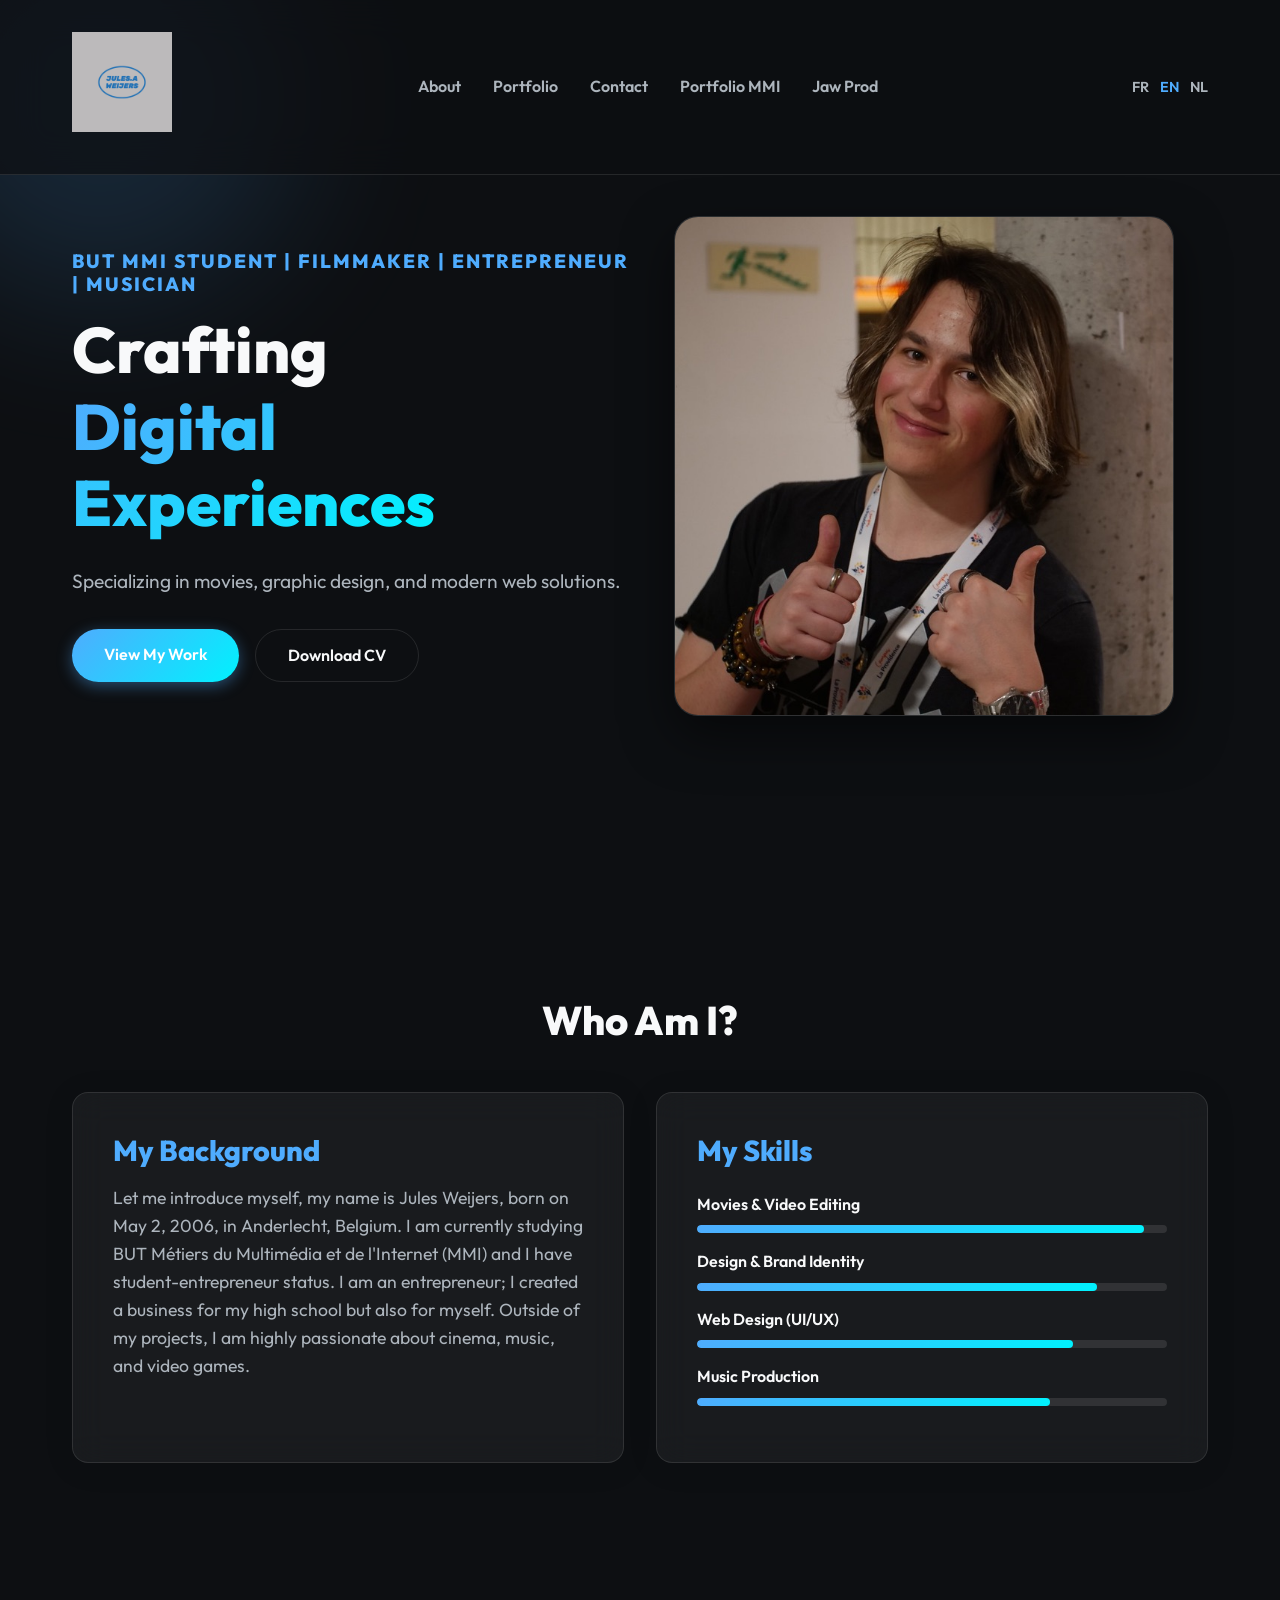
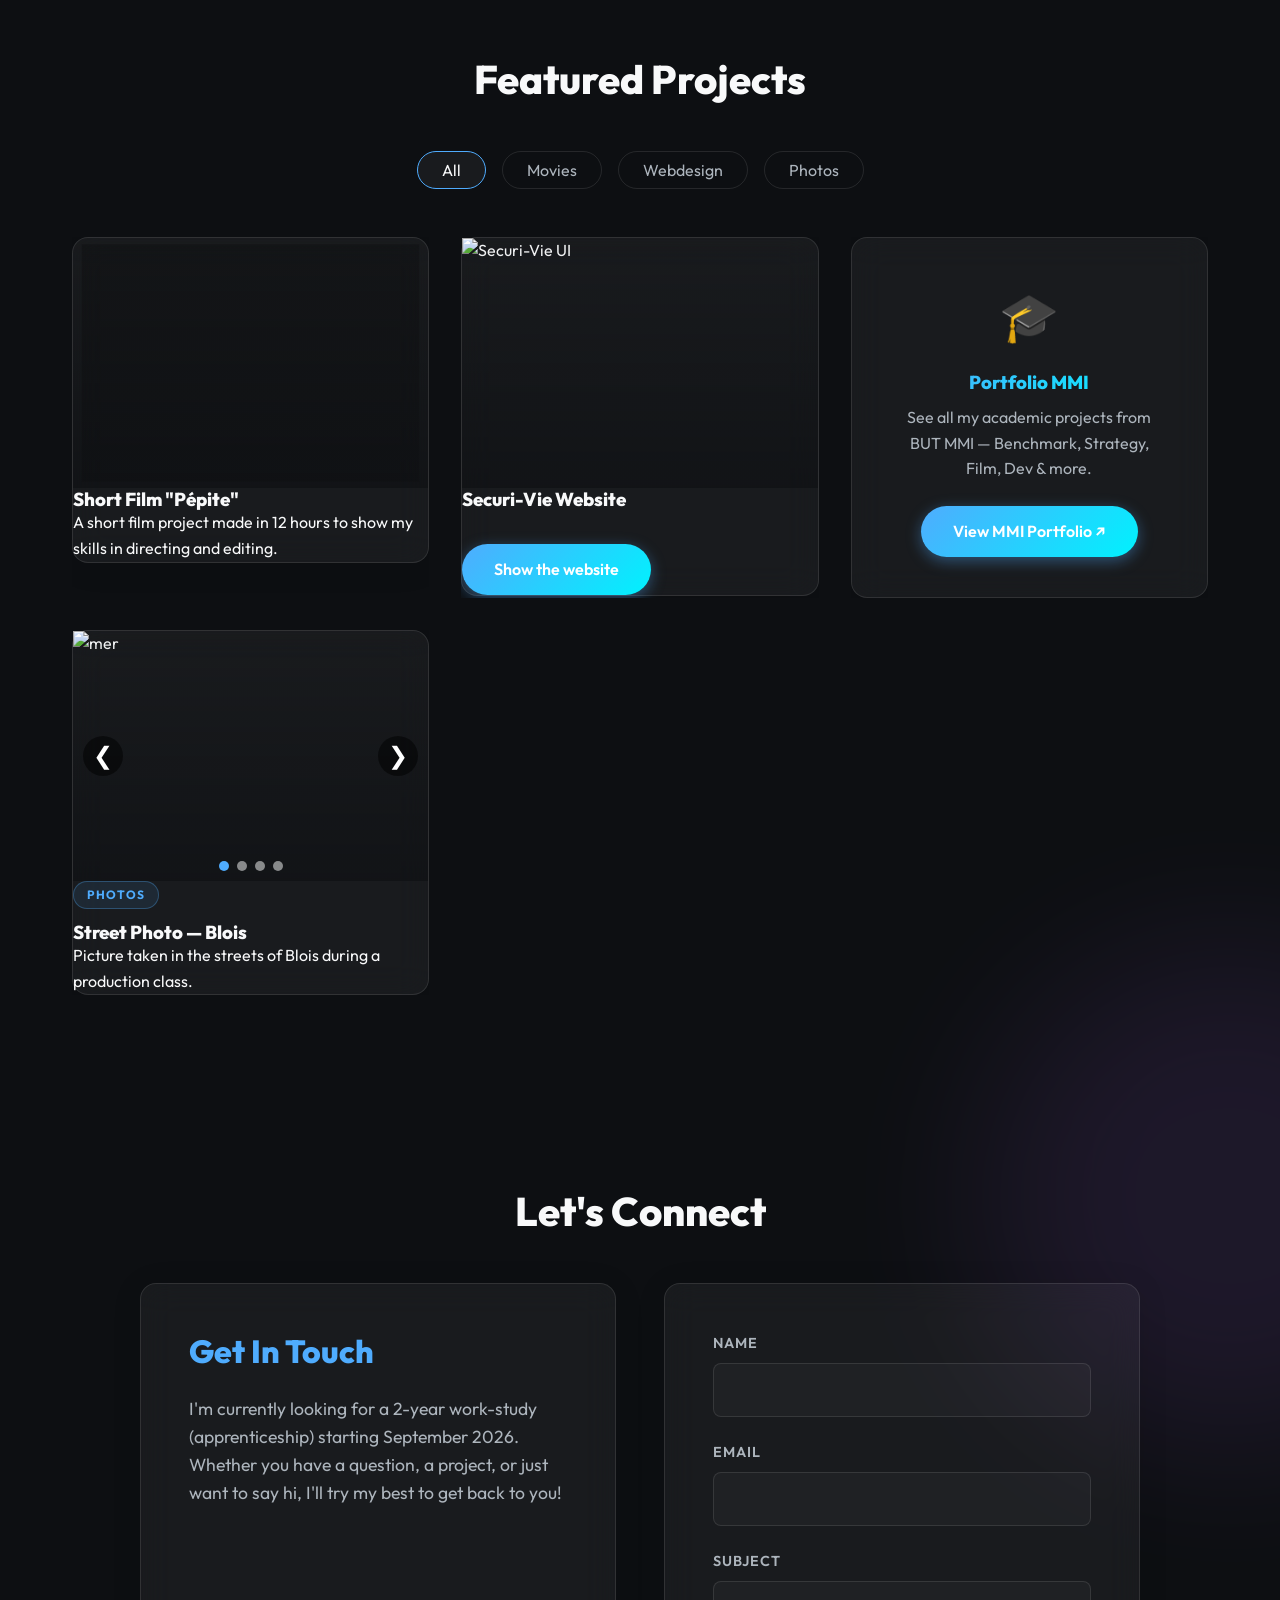
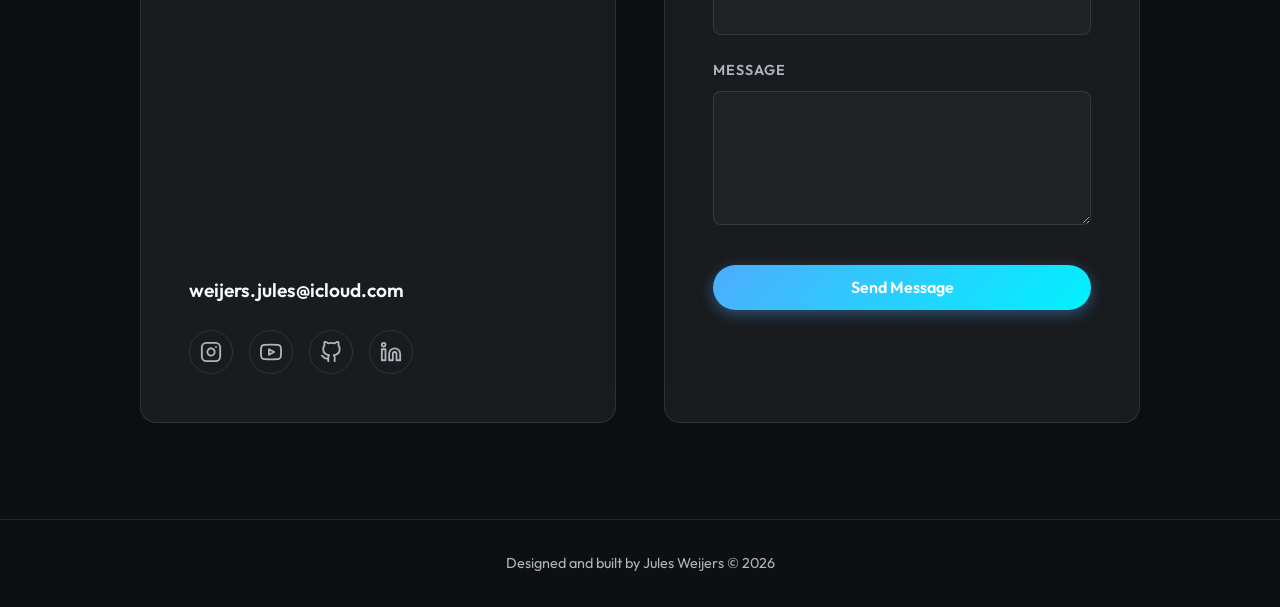
==== index.html @ 99b1badb "Update video file format and image extension" ====
<!DOCTYPE html>
<html lang="en">

<head>
    <meta charset="UTF-8">
    <meta name="viewport" content="width=device-width, initial-scale=1.0">
    <meta name="description" content="Portfolio of Jules Weijers - Multimedia, Movies, Design, and Webdesign">
    <title>jules weijers</title>
    <link rel="preconnect" href="https://fonts.googleapis.com">
    <link rel="preconnect" href="https://fonts.gstatic.com" crossorigin>
    <link href="https://fonts.googleapis.com/css2?family=Outfit:wght@300;400;600;800&display=swap" rel="stylesheet">
    <link rel="stylesheet" href="css/styles.css">
</head>

<body>
    <div class="blob blob-1"></div>
    <div class="blob blob-2"></div>

    <nav class="glass-nav">
        <div class="nav-content">
            <a href="index.html" class="logo"><img src="assets/images/logo J.png" width="100px"
                    alt="logo Jules Weijers"></a>
            <ul class="nav-links">
                <li><a href="index.html#about" data-i18n="nav_about">About</a></li>
                <li><a href="index.html#portfolio" data-i18n="nav_portfolio">Portfolio</a></li>
                <li><a href="index.html#contact" data-i18n="nav_contact">Contact</a></li>
                <li><a href="portfolio-mmi.html" data-i18n="nav_mmi">Portfolio MMI</a></li>
                <li><a href="jawprod.html" data-i18n="nav_jawprod">Jaw Prod</a></li>
            </ul>
            <div class="lang-switcher">
                <button class="lang-btn" data-lang="fr">FR</button>
                <button class="lang-btn active" data-lang="en">EN</button>
                <button class="lang-btn" data-lang="nl">NL</button>
            </div>
            <div class="hamburger">
                <div class="bar"></div>
                <div class="bar"></div>
                <div class="bar"></div>
            </div>
        </div>
    </nav>

    <main>
        <section id="hero" class="hero-section">
            <div class="hero-content">
                <h2 class="subtitle" data-i18n="hero_subtitle">BUT MMI Student | Filmmaker | Entrepreneur | Musician
                </h2>
                <h1 class="title">
                    <span data-i18n="hero_title_part1">Crafting</span><br>
                    <span class="gradient-text" data-i18n="hero_title_part2">Digital Experiences</span>
                </h1>
                <p class="description" data-i18n="hero_desc">Specializing in movies, graphic design, and modern web
                    solutions.</p>
                <div class="cta-group">
                    <a href="#portfolio" class="btn btn-primary" data-i18n="btn_work">View My Work</a>
                    <a href="assets/cv/CV Jules Weijers english.pdf" class="btn btn-secondary" target="_blank" download
                        data-i18n="btn_cv">Download my CV</a>
                </div>
            </div>
            <div class="hero-visual">
                <!-- Replace src with an actual photo of Jules -->
                <div class="visual-placeholder glass-card">
                    <img src="assets/images/JulesTS.jpeg" width="100%" alt="Jules Weijers" class="profile-img">
                </div>
            </div>
        </section>

        <section id="about" class="about-section">
            <h2 class="section-title" data-i18n="about_title">Who Am I?</h2>
            <div class="about-grid">
                <div class="about-text glass-card">
                    <h3 data-i18n="about_studies_title">My Background</h3>
                    <p data-i18n="about_studies_desc">I am a student in BUT Métiers du Multimédia et de l'Internet
                        (MMI). Beyond my studies, I am a passionate filmmaker, an entrepreneur, and a musician. My
                        diverse background allows me to approach digital creation from multiple artistic and technical
                        angles.</p>
                </div>
                <div class="about-text glass-card">
                    <h3 data-i18n="about_skills_title">My Skills</h3>
                    <ul class="skills-list">
                        <li><span class="skill-name" data-i18n="skill_movies">Movies & Video Editing</span> <span
                                class="skill-bar">
                                <div class="fill" style="width: 95%"></div>
                            </span></li>
                        <li><span class="skill-name" data-i18n="skill_design">Design & Brand Identity</span> <span
                                class="skill-bar">
                                <div class="fill" style="width: 85%"></div>
                            </span></li>
                        <li><span class="skill-name" data-i18n="skill_web">Web Design (UI/UX)</span> <span
                                class="skill-bar">
                                <div class="fill" style="width: 80%"></div>
                            </span></li>
                        <li><span class="skill-name" data-i18n="skill_music">Music Production</span> <span
                                class="skill-bar">
                                <div class="fill" style="width: 75%"></div>
                            </span></li>
                    </ul>
                </div>
            </div>
        </section>

        <section id="portfolio" class="portfolio-section">
            <h2 class="section-title" data-i18n="portfolio_title">Featured Projects</h2>
            <div class="portfolio-filters">
                <button class="filter-btn active" data-filter="all" data-i18n="filter_all">All</button>
                <button class="filter-btn" data-filter="movies" data-i18n="filter_movies">Movies</button>
                <button class="filter-btn" data-filter="webdesign" data-i18n="filter_webdesign">Webdesign</button>
                <button class="filter-btn" data-filter="photo" data-i18n="filter_photo">Photos</button>
            </div>
            <div class="portfolio-grid">
                <!-- Movie Project -->
                <div class="portfolio-item" data-category="movies">
                    <div class="glass-card item-card">
                        <div class="item-img">
                            <video src="assets/video/court métrage 1.mov" autoplay loop muted playsinline
                                class="portfolio-image"></video>
                        </div>
                        <div class="item-content">
                            <h3 data-i18n="project_pepite_title">Short Film "Pépite"</h3>
                            <p data-i18n="project_pepite_desc">A short film project demonstrating storytelling and
                                cinematography.</p>
                        </div>
                    </div>
                </div>

                <!-- Securi-Vie Web Design Project -->
                <div class="portfolio-item" data-category="webdesign">
                    <div class="glass-card item-card">
                        <div class="item-img">
                            <img src="https://images.unsplash.com/photo-1555066931-4365d14bab8c?q=80&w=800&auto=format&fit=crop"
                                alt="Securi-Vie UI" class="portfolio-image">
                        </div>
                        <div class="item-content">
                            <h3 data-i18n="project_web_securivie_title">Securi-Vie Website</h3>
                            <br>
                            <a class="btn btn-primary" href="https://www.securi-vie.fr/" target="_blank"
                                data-i18n="button_securivie" style="margin-top: 0.5rem;">Show the website</a>
                        </div>
                    </div>
                </div>

                <!-- Portfolio MMI CTA card -->
                <div class="portfolio-item" data-category="all-pages">
                    <a href="portfolio-mmi.html" class="glass-card item-card mmi-cta-card"
                        style="text-decoration: none; display: block;">
                        <div class="item-content" style="padding: 2.5rem; text-align: center;">
                            <div style="font-size: 3rem; margin-bottom: 1rem;">&#127891;</div>
                            <h3 class="gradient-text" data-i18n="mmi_cta_title">Portfolio MMI</h3>
                            <p style="color: var(--text-secondary); margin-top: 0.75rem;" data-i18n="mmi_cta_desc">See
                                all my academic projects from BUT MMI &mdash; Benchmark, Strategy, Film, Dev &amp; more.
                            </p>
                            <span class="btn btn-primary" style="margin-top: 1.5rem; display: inline-block;"
                                data-i18n="mmi_cta_btn">View MMI Portfolio &#8599;</span>
                        </div>
                    </a>
                </div>
                <div class="portfolio-item" data-category="photo">
                    <div class="glass-card item-card">
                        <div class="item-img carousel-container">
                            <div class="carousel-track">
                                <img src="assets/images/mer.png" alt="mer"
                                    class="portfolio-image carousel-slide active">
                                <img src="assets/images/Bloisruejour.jpeg" alt="rue de Blois le jour"
                                    class="portfolio-image carousel-slide">
                                <img src="assets/images/exprimer_camera.png" alt="illusion de grandeur"
                                    class="portfolio-image carousel-slide">
                                <img src="assets/images/IMG_8677.jpeg" alt="ruelle étroite de Blois"
                                    class="portfolio-image carousel-slide">
                            </div>
                            <button class="carousel-btn prev-btn">&#10094;</button>
                            <button class="carousel-btn next-btn">&#10095;</button>
                            <div class="carousel-dots">
                                <span class="dot active" data-slide="0"></span>
                                <span class="dot" data-slide="1"></span>
                                <span class="dot" data-slide="2"></span>
                                <span class="dot" data-slide="3"></span>
                            </div>
                        </div>
                        <div class="item-content">
                            <span class="mmi-tag" data-i18n="filter_photo">Photos</span>
                            <h3 data-i18n="project_photo_title">Photos</h3>
                            <p data-i18n="project_photo_desc">Picture taken in the streets of Blois, Fouras and in
                                class.</p>
                        </div>
                    </div>
                </div>
            </div>
        </section>

        <section id="contact" class="contact-section">
            <h2 class="section-title" data-i18n="contact_title">Let's Connect</h2>
            <div class="contact-wrapper">
                <div class="contact-info glass-card">
                    <h3 data-i18n="contact_info_title">Get In Touch</h3>
                    <p data-i18n="contact_desc">I'm currently looking for a 2-year work-study (apprenticeship) starting
                        September 2026. Whether you have a question, a project, or just want to say hi, I'll try my best
                        to get back to you!</p>
                    <div class="contact-links">
                        <a href="mailto:weijers.jules@icloud.com" class="contact-link">weijers.jules@icloud.com</a>
                    </div>
                    <div class="social-links">
                        <a href="https://www.instagram.com/jules.weijers/" target="_blank" class="social-link"
                            title="Instagram">
                            <svg xmlns="http://www.w3.org/2000/svg" width="22" height="22" viewBox="0 0 24 24"
                                fill="none" stroke="currentColor" stroke-width="2" stroke-linecap="round"
                                stroke-linejoin="round">
                                <rect x="2" y="2" width="20" height="20" rx="5" ry="5" />
                                <path d="M16 11.37A4 4 0 1 1 12.63 8 4 4 0 0 1 16 11.37z" />
                                <line x1="17.5" y1="6.5" x2="17.51" y2="6.5" />
                            </svg>
                        </a>
                        <a href="https://www.youtube.com/@jawprod" target="_blank" class="social-link" title="YouTube">
                            <svg xmlns="http://www.w3.org/2000/svg" width="22" height="22" viewBox="0 0 24 24"
                                fill="none" stroke="currentColor" stroke-width="2" stroke-linecap="round"
                                stroke-linejoin="round">
                                <path
                                    d="M22.54 6.42a2.78 2.78 0 0 0-1.95-1.96C18.88 4 12 4 12 4s-6.88 0-8.59.46a2.78 2.78 0 0 0-1.95 1.96A29 29 0 0 0 1 12a29 29 0 0 0 .46 5.58A2.78 2.78 0 0 0 3.41 19.54C5.12 20 12 20 12 20s6.88 0 8.59-.46a2.78 2.78 0 0 0 1.95-1.96A29 29 0 0 0 23 12a29 29 0 0 0-.46-5.58z" />
                                <polygon points="9.75 15.02 15.5 12 9.75 8.98 9.75 15.02" />
                            </svg>
                        </a>
                        <a href="https://github.com/julesweijers" target="_blank" class="social-link" title="GitHub">
                            <svg xmlns="http://www.w3.org/2000/svg" width="22" height="22" viewBox="0 0 24 24"
                                fill="none" stroke="currentColor" stroke-width="2" stroke-linecap="round"
                                stroke-linejoin="round">
                                <path
                                    d="M9 19c-5 1.5-5-2.5-7-3m14 6v-3.87a3.37 3.37 0 0 0-.94-2.61c3.14-.35 6.44-1.54 6.44-7A5.44 5.44 0 0 0 20 4.77 5.07 5.07 0 0 0 19.91 1S18.73.65 16 2.48a13.38 13.38 0 0 0-7 0C6.27.65 5.09 1 5.09 1A5.07 5.07 0 0 0 5 4.77a5.44 5.44 0 0 0-1.5 3.78c0 5.42 3.3 6.61 6.44 7A3.37 3.37 0 0 0 9 18.13V22" />
                            </svg>
                        </a>
                        <a href="https://www.linkedin.com/in/jules-weijers/" target="_blank" class="social-link"
                            title="LinkedIn">
                            <svg xmlns="http://www.w3.org/2000/svg" width="22" height="22" viewBox="0 0 24 24"
                                fill="none" stroke="currentColor" stroke-width="2" stroke-linecap="round"
                                stroke-linejoin="round">
                                <path
                                    d="M16 8a6 6 0 0 1 6 6v7h-4v-7a2 2 0 0 0-2-2 2 2 0 0 0-2 2v7h-4v-7a6 6 0 0 1 6-6z" />
                                <rect x="2" y="9" width="4" height="12" />
                                <circle cx="4" cy="4" r="2" />
                            </svg>
                        </a>
                    </div>
                </div>

                <form id="contact-form" class="contact-form glass-card">
                    <div class="form-group">
                        <label for="name" data-i18n="form_name">Name</label>
                        <input type="text" id="name" name="name" required>
                    </div>
                    <div class="form-group">
                        <label for="email" data-i18n="form_email">Email</label>
                        <input type="email" id="email" name="email" required>
                    </div>
                    <div class="form-group">
                        <label for="subject" data-i18n="form_subject">Subject</label>
                        <input type="text" id="subject" name="subject" required>
                    </div>
                    <div class="form-group">
                        <label for="message" data-i18n="form_message">Message</label>
                        <textarea id="message" name="message" rows="5" required></textarea>
                    </div>
                    <button type="submit" class="btn btn-primary" data-i18n="btn_send">Send Message</button>
                    <div id="form-status" class="form-status"></div>
                </form>
            </div>
        </section>
    </main>

    <footer>
        <p><span data-i18n="footer_text">Designed and built by Jules Weijers</span> &copy; <span id="year"></span></p>
    </footer>

    <script src="js/translations.js"></script>
    <script src="js/main.js"></script>
</body>

</html>
---- css/styles.css ----
/* css/styles.css */

/* --- CSS Variables & Design Tokens --- */
:root {
  /* Color Palette - Dark Mode Focus */
  --bg-color: #0d0f12;
  --surface-color: rgba(255, 255, 255, 0.05);
  --surface-border: rgba(255, 255, 255, 0.1);
  --text-primary: #f8f9fa;
  --text-secondary: #adb5bd;

  --accent-primary: #4facfe;
  --accent-secondary: #00f2fe;
  --gradient-main: linear-gradient(135deg, var(--accent-primary) 0%, var(--accent-secondary) 100%);

  /* Typography */
  --font-main: 'Outfit', sans-serif;

  /* Transitions */
  --transition-fast: 0.2s ease;
  --transition-normal: 0.4s cubic-bezier(0.25, 0.8, 0.25, 1);
}

/* --- Global Reset & Base --- */
* {
  margin: 0;
  padding: 0;
  box-sizing: border-box;
}

html {
  scroll-behavior: smooth;
}

body {
  font-family: var(--font-main);
  background-color: var(--bg-color);
  color: var(--text-primary);
  line-height: 1.6;
  overflow-x: hidden;
  position: relative;
}

/* Background Animated Blobs */
.blob {
  position: absolute;
  filter: blur(80px);
  z-index: -1;
  opacity: 0.5;
  border-radius: 50%;
  animation: float 20s infinite alternate linear;
}

.blob-1 {
  width: 400px;
  height: 400px;
  background: rgba(79, 172, 254, 0.3);
  top: -100px;
  left: -100px;
}

.blob-2 {
  width: 500px;
  height: 500px;
  background: rgba(181, 105, 255, 0.2);
  bottom: 20%;
  right: -200px;
  animation-delay: -5s;
}

@keyframes float {
  0% {
    transform: translate(0, 0) scale(1);
  }

  100% {
    transform: translate(100px, 50px) scale(1.2);
  }
}

/* --- Glassmorphism Utilities --- */
.glass-card {
  background: var(--surface-color);
  backdrop-filter: blur(16px);
  -webkit-backdrop-filter: blur(16px);
  border: 1px solid var(--surface-border);
  border-radius: 16px;
  box-shadow: 0 4px 30px rgba(0, 0, 0, 0.1);
}

.glass-nav {
  position: fixed;
  top: 0;
  width: 100%;
  z-index: 1000;
  background: rgba(13, 15, 18, 0.7);
  backdrop-filter: blur(20px);
  -webkit-backdrop-filter: blur(20px);
  border-bottom: 1px solid var(--surface-border);
  transition: var(--transition-normal);
}

/* --- Typography Utilities --- */
.gradient-text {
  background: var(--gradient-main);
  -webkit-background-clip: text;
  -webkit-text-fill-color: transparent;
  background-clip: text;
}

h1,
h2,
h3,
h4 {
  font-weight: 800;
  line-height: 1.2;
}

.section-title {
  font-size: 2.5rem;
  margin-bottom: 3rem;
  text-align: center;
}

/* --- Buttons --- */
.btn {
  display: inline-block;
  padding: 0.8rem 2rem;
  border-radius: 30px;
  text-decoration: none;
  font-weight: 600;
  transition: var(--transition-fast);
  cursor: pointer;
  border: none;
  font-family: inherit;
  font-size: 1rem;
}

.btn-primary {
  background: var(--gradient-main);
  color: #fff;
  box-shadow: 0 4px 15px rgba(79, 172, 254, 0.4);
}

.btn-primary:hover {
  transform: translateY(-2px);
  box-shadow: 0 6px 20px rgba(79, 172, 254, 0.6);
}

.btn-secondary {
  background: transparent;
  color: var(--text-primary);
  border: 1px solid var(--surface-border);
}

.btn-secondary:hover {
  background: var(--surface-color);
}

/* --- Navigation --- */
.nav-content {
  max-width: 1200px;
  margin: 0 auto;
  padding: 1rem 2rem;
  display: flex;
  justify-content: space-between;
  align-items: center;
}

.logo {
  font-size: 1.5rem;
  font-weight: 800;
  color: var(--text-primary);
  text-decoration: none;
}

.nav-links {
  display: flex;
  list-style: none;
  gap: 2rem;
}

.nav-links a {
  color: var(--text-secondary);
  text-decoration: none;
  font-weight: 600;
  transition: var(--transition-fast);
}

.nav-links a:hover {
  color: var(--text-primary);
}

.lang-switcher button {
  background: transparent;
  border: none;
  color: var(--text-secondary);
  font-weight: 600;
  margin-left: 0.5rem;
  cursor: pointer;
  transition: var(--transition-fast);
  font-family: inherit;
  font-size: 0.9rem;
}

.lang-switcher button.active,
.lang-switcher button:hover {
  color: var(--accent-primary);
}

.hamburger {
  display: none;
  cursor: pointer;
}

.hamburger .bar {
  width: 25px;
  height: 3px;
  background-color: var(--text-primary);
  margin: 5px 0;
  transition: 0.3s;
}

/* --- Sections Common --- */
section {
  padding: 6rem 2rem;
  max-width: 1200px;
  margin: 0 auto;
}

/* --- Hero Section --- */
.hero-section {
  min-height: 100vh;
  display: flex;
  align-items: center;
  justify-content: space-between;
  padding-top: 8rem;
}

.hero-content {
  flex: 1;
  max-width: 600px;
}

.hero-content .subtitle {
  font-size: 1.2rem;
  color: var(--accent-primary);
  margin-bottom: 1rem;
  text-transform: uppercase;
  letter-spacing: 2px;
}

.hero-content .title {
  font-size: clamp(3rem, 5vw, 5rem);
  margin-bottom: 1.5rem;
}

.hero-content .description {
  font-size: 1.2rem;
  color: var(--text-secondary);
  margin-bottom: 2rem;
}

.cta-group {
  display: flex;
  gap: 1rem;
}

.hero-visual {
  flex: 1;
  display: flex;
  justify-content: center;
  align-items: center;
}

.visual-placeholder {
  width: 500px;
  height: 500px;
  border-radius: 24px;
  background: linear-gradient(145deg, rgba(255, 255, 255, 0.05) 0%, rgba(255, 255, 255, 0.01) 100%);
  position: relative;
  overflow: hidden;
  box-shadow: 0 20px 50px rgba(0, 0, 0, 0.5);
}

.profile-img {
  width: 100%;
  height: 100%;
  object-fit: cover;
  object-position: 25% center;
  transition: transform 0.5s ease;
}

.visual-placeholder:hover .profile-img {
  transform: scale(1.05);
}

/* --- About Section --- */
.about-grid {
  display: grid;
  grid-template-columns: 1fr 1fr;
  gap: 2rem;
}

.about-text {
  padding: 2.5rem;
}

.about-text h3 {
  font-size: 1.8rem;
  margin-bottom: 1rem;
  color: var(--accent-primary);
}

.about-text p {
  color: var(--text-secondary);
  font-size: 1.1rem;
}

.skills-list {
  list-style: none;
  margin-top: 1.5rem;
}

.skills-list li {
  margin-bottom: 1rem;
}

.skill-name {
  display: block;
  margin-bottom: 0.5rem;
  font-weight: 600;
}

.skill-bar {
  display: block;
  height: 8px;
  background: var(--surface-border);
  border-radius: 4px;
  overflow: hidden;
}

.skill-bar .fill {
  height: 100%;
  background: var(--gradient-main);
  border-radius: 4px;
}

/* --- Portfolio Section --- */
.portfolio-filters {
  display: flex;
  justify-content: center;
  gap: 1rem;
  margin-bottom: 3rem;
  flex-wrap: wrap;
}

.filter-btn {
  background: transparent;
  border: 1px solid var(--surface-border);
  color: var(--text-secondary);
  padding: 0.5rem 1.5rem;
  border-radius: 20px;
  cursor: pointer;
  font-family: inherit;
  font-size: 1rem;
  transition: var(--transition-fast);
}

.filter-btn:hover,
.filter-btn.active {
  background: var(--surface-color);
  color: var(--text-primary);
  border-color: var(--accent-primary);
}

.portfolio-grid {
  display: grid;
  grid-template-columns: repeat(auto-fill, minmax(300px, 1fr));
  gap: 2rem;
}

.portfolio-item {
  overflow: hidden;
  transition: var(--transition-normal);
  cursor: pointer;
}

.portfolio-item:hover {
  transform: translateY(-10px);
  box-shadow: 0 15px 30px rgba(0, 0, 0, 0.3);
}

.item-img {
  position: relative;
  width: 100%;
  height: 250px;
  overflow: hidden;
}

.portfolio-image {
  width: 100%;
  height: 100%;
  object-fit: cover;
  transition: transform 0.5s ease;
}

video.portfolio-image {
  object-fit: contain;
  transform: scale(0.95);
  background-color: rgba(0, 0, 0, 0.2);
}

.portfolio-item:hover .portfolio-image:not(video) {
  transform: scale(1.05);
}

.item-img::after {
  content: '';
  position: absolute;
  top: 0;
  left: 0;
  width: 100%;
  height: 100%;
  background: linear-gradient(to bottom, transparent 0%, rgba(13, 15, 18, 0.6) 100%);
}

.image-overlay {
  background-size: cover;
  background-position: center;
  position: relative;
}

.image-overlay::after {
  content: '';
  position: absolute;
  top: 0;
  left: 0;
  width: 100%;
  height: 100%;
  background: linear-gradient(to bottom, transparent 0%, rgba(13, 15, 18, 0.6) 100%);
}

.item-info {
  padding: 1.5rem;
}

.item-info .category {
  font-size: 0.8rem;
  text-transform: uppercase;
  color: var(--accent-primary);
  letter-spacing: 1px;
  font-weight: 600;
}

.item-info h3 {
  margin: 0.5rem 0;
  font-size: 1.3rem;
}

.item-info p {
  color: var(--text-secondary);
  font-size: 0.95rem;
}

/* --- MMI Tag & CTA Card --- */
.mmi-tag {
  display: inline-block;
  font-size: 0.75rem;
  font-weight: 700;
  text-transform: uppercase;
  letter-spacing: 1px;
  color: var(--accent-primary);
  background: rgba(79, 172, 254, 0.1);
  border: 1px solid rgba(79, 172, 254, 0.3);
  border-radius: 20px;
  padding: 0.2rem 0.8rem;
  margin-bottom: 0.75rem;
}

.mmi-cta-card {
  transition: var(--transition-normal);
  min-height: 220px;
  display: flex !important;
  align-items: center;
  justify-content: center;
}

.mmi-cta-card:hover {
  transform: translateY(-8px);
  box-shadow: 0 20px 40px rgba(79, 172, 254, 0.2);
  border-color: rgba(79, 172, 254, 0.4);
}


/* --- Contact Section --- */
.contact-wrapper {
  display: grid;
  grid-template-columns: 1fr 1fr;
  gap: 3rem;
  max-width: 1000px;
  margin: 0 auto;
}

.contact-info {
  padding: 3rem;
  display: flex;
  flex-direction: column;
  justify-content: center;
}

.contact-info h3 {
  font-size: 2rem;
  margin-bottom: 1.5rem;
  color: var(--accent-primary);
}

.contact-info p {
  color: var(--text-secondary);
  font-size: 1.1rem;
  margin-bottom: 2rem;
}

.contact-links {
  margin-top: auto;
}

.contact-link {
  color: var(--text-primary);
  text-decoration: none;
  font-size: 1.2rem;
  font-weight: 600;
  transition: var(--transition-fast);
}

.contact-link:hover {
  color: var(--accent-primary);
}

.social-links {
  display: flex;
  gap: 1rem;
  margin-top: 1.5rem;
  flex-wrap: wrap;
}

.social-link {
  display: flex;
  align-items: center;
  justify-content: center;
  width: 44px;
  height: 44px;
  border-radius: 50%;
  border: 1px solid var(--surface-border);
  color: var(--text-secondary);
  transition: var(--transition-fast);
  text-decoration: none;
}

.social-link:hover {
  color: var(--accent-primary);
  border-color: var(--accent-primary);
  background: rgba(79, 172, 254, 0.08);
  transform: translateY(-2px);
}

.contact-form {
  padding: 3rem;
  display: flex;
  flex-direction: column;
  gap: 1.5rem;
}

.form-group {
  display: flex;
  flex-direction: column;
  gap: 0.5rem;
}

.form-group label {
  font-size: 0.9rem;
  font-weight: 600;
  color: var(--text-secondary);
  text-transform: uppercase;
  letter-spacing: 1px;
}

.form-group input,
.form-group textarea {
  width: 100%;
  padding: 1rem;
  background: rgba(255, 255, 255, 0.03);
  border: 1px solid var(--surface-border);
  border-radius: 8px;
  color: var(--text-primary);
  font-family: inherit;
  font-size: 1rem;
  transition: var(--transition-fast);
}

.form-group input:focus,
.form-group textarea:focus {
  outline: none;
  border-color: var(--accent-primary);
  background: rgba(255, 255, 255, 0.05);
  box-shadow: 0 0 0 3px rgba(79, 172, 254, 0.2);
}

.contact-form .btn {
  margin-top: 1rem;
  width: 100%;
}

.form-status {
  margin-top: 1rem;
  text-align: center;
  font-weight: 600;
  min-height: 24px;
}

.form-status.success {
  color: #43e97b;
}

.form-status.error {
  color: #ff6b6b;
}

/* --- Footer --- */
footer {
  text-align: center;
  padding: 2rem;
  border-top: 1px solid var(--surface-border);
  color: var(--text-secondary);
  font-size: 0.9rem;
}

/* --- Media Queries --- */
@media (max-width: 768px) {
  .hero-section {
    flex-direction: column;
    text-align: center;
    padding-top: 6rem;
  }

  .hero-visual {
    margin-top: 3rem;
  }

  .visual-placeholder {
    width: 200px;
    height: 300px;
  }

  .cta-group {
    justify-content: center;
  }

  .about-grid {
    grid-template-columns: 1fr;
  }

  .hamburger {
    display: block;
  }

  .nav-links {
    display: none;
    /* In a real app, implement JS toggle for mobile menu */
  }
}

/* --- Carousel --- */
.carousel-container {
  position: relative;
  overflow: hidden;
  width: 100%;
  height: 250px;
}

.carousel-track {
  display: flex;
  transition: transform 0.5s ease-in-out;
  height: 100%;
  width: 100%;
}

.carousel-slide {
  min-width: 100%;
  object-fit: cover;
}

.carousel-btn {
  position: absolute;
  top: 50%;
  transform: translateY(-50%);
  background: rgba(0, 0, 0, 0.5);
  color: white;
  border: none;
  font-size: 1.5rem;
  padding: 0.5rem;
  cursor: pointer;
  z-index: 10;
  transition: var(--transition-fast);
  border-radius: 50%;
  width: 40px;
  height: 40px;
  display: flex;
  align-items: center;
  justify-content: center;
}

.carousel-btn:hover {
  background: var(--accent-primary);
}

.prev-btn {
  left: 10px;
}

.next-btn {
  right: 10px;
}

.carousel-dots {
  position: absolute;
  bottom: 10px;
  left: 50%;
  transform: translateX(-50%);
  display: flex;
  gap: 8px;
  z-index: 10;
}

.dot {
  width: 10px;
  height: 10px;
  background: rgba(255, 255, 255, 0.5);
  border-radius: 50%;
  cursor: pointer;
  transition: var(--transition-fast);
}

.dot.active, .dot:hover {
  background: var(--accent-primary);
}
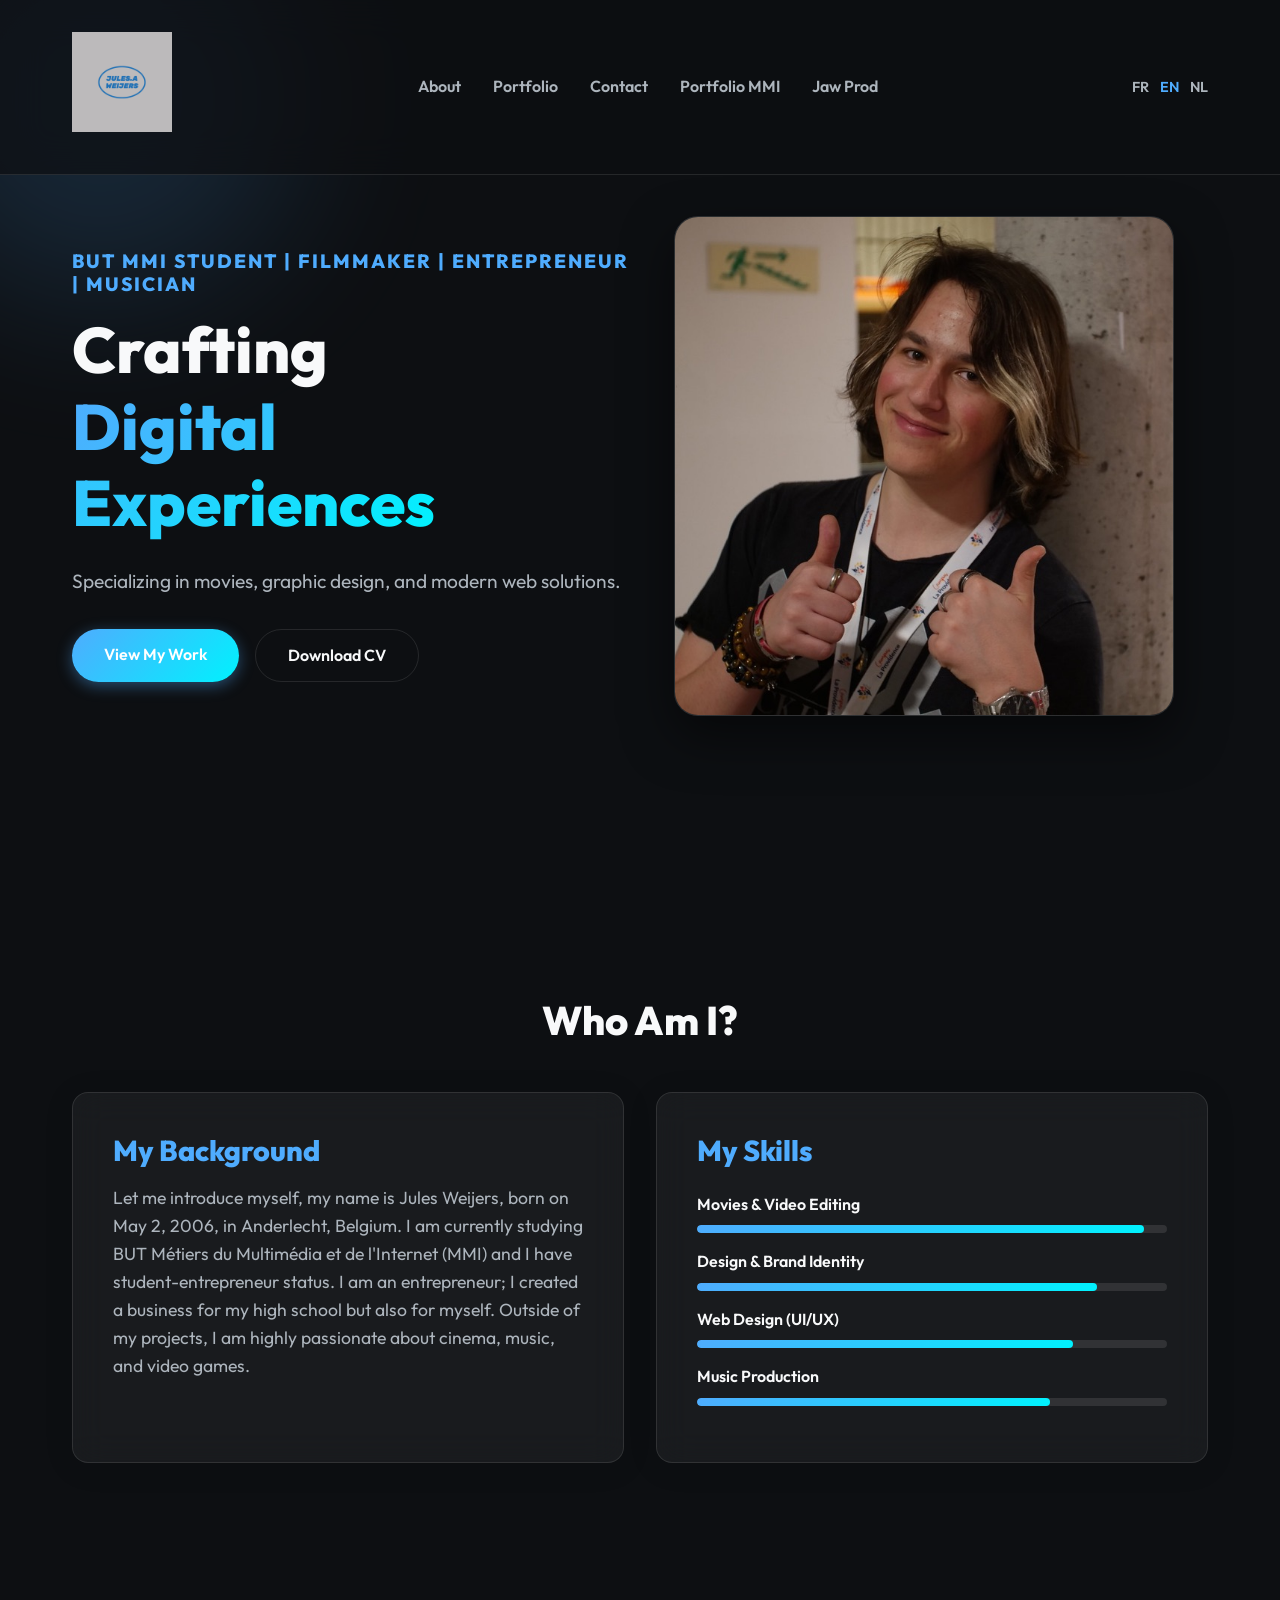
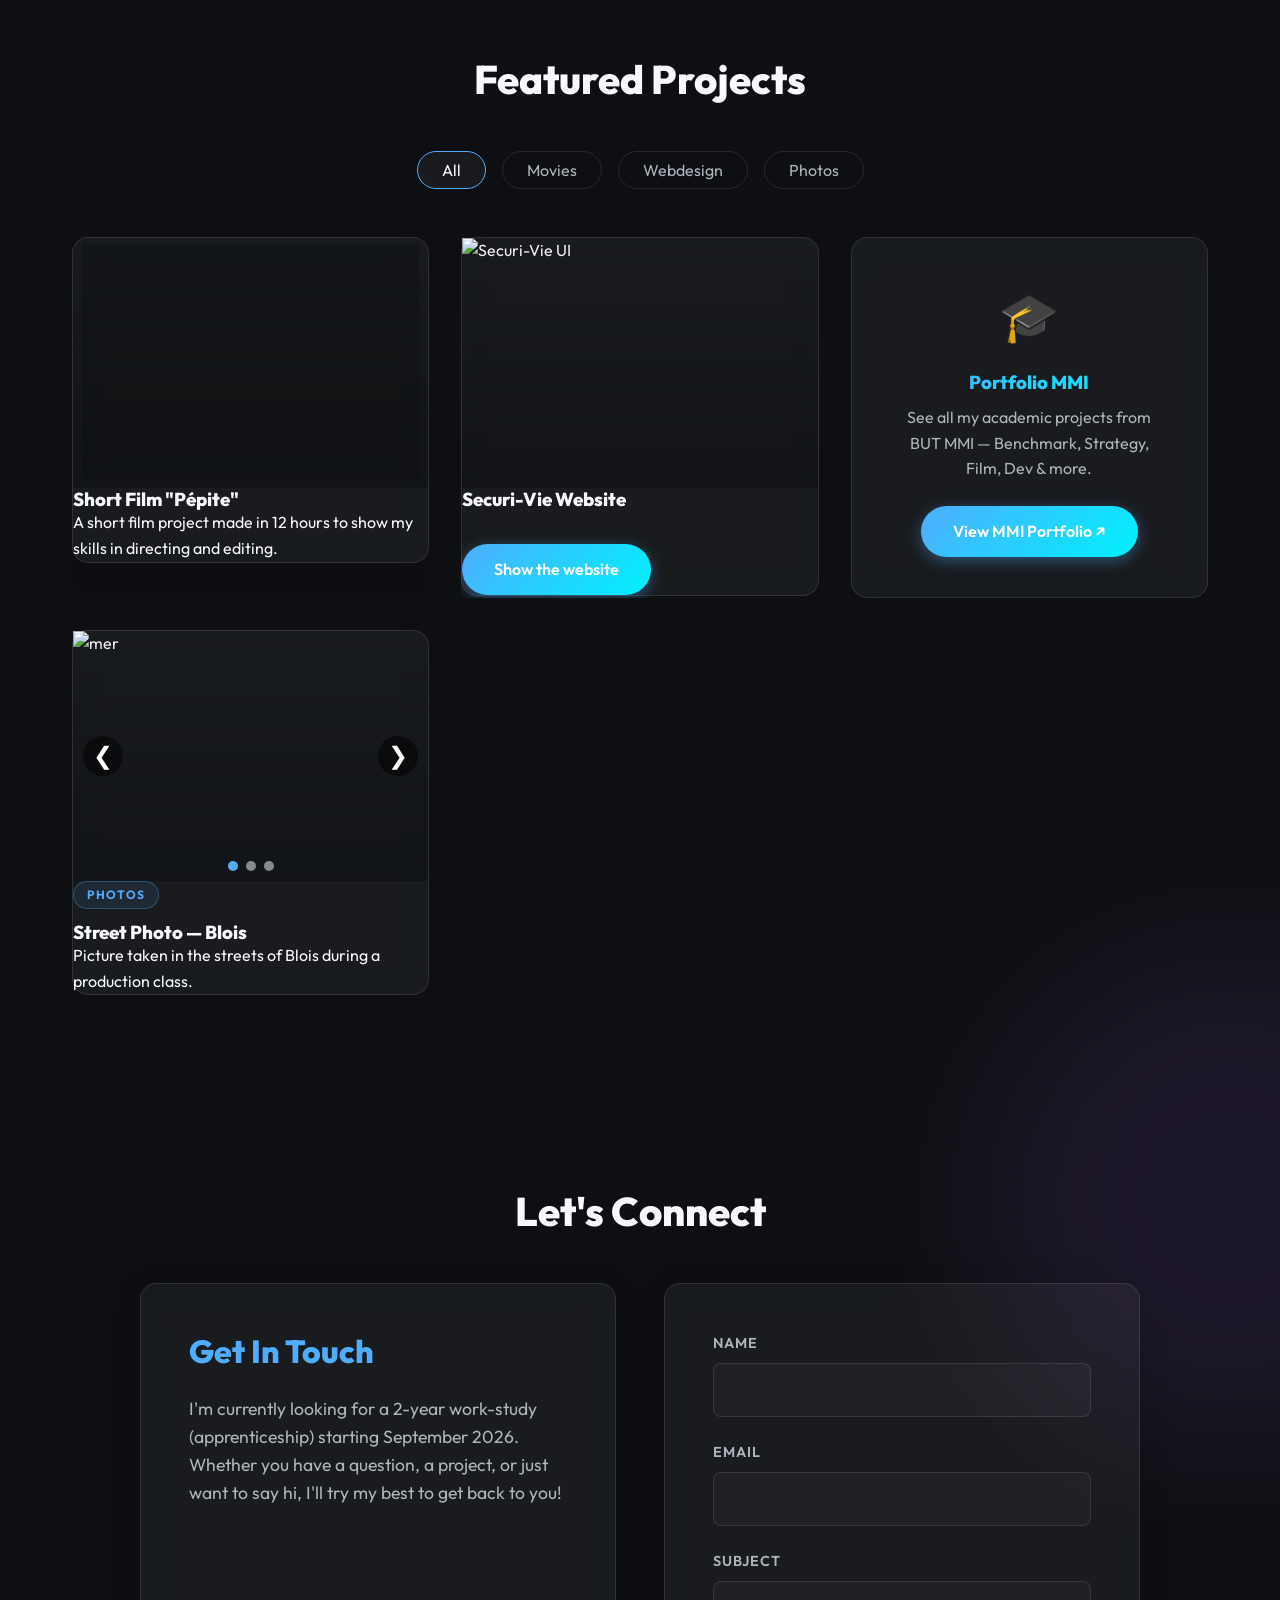
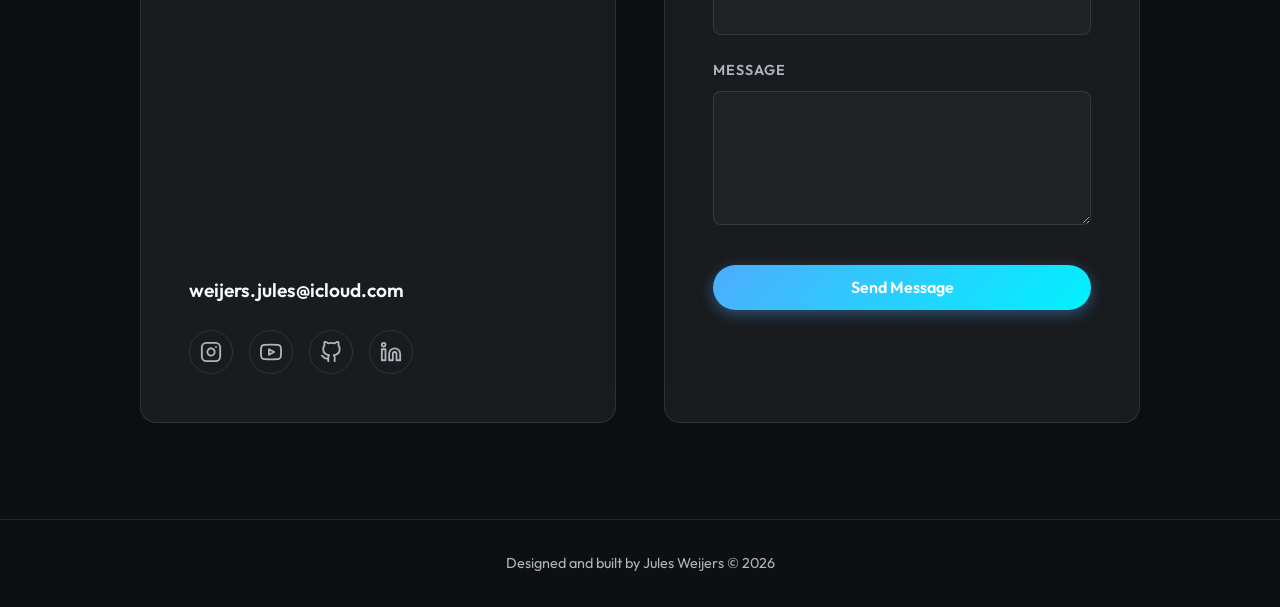
==== commit f6417bfe: "Remove unused carousel dot from index.html Removed an unused carousel dot from the HTML." ====
--- a/index.html
+++ b/index.html
@@ -112,7 +112,7 @@
                 <div class="portfolio-item" data-category="movies">
                     <div class="glass-card item-card">
                         <div class="item-img">
-                            <video src="assets/video/court métrage 1.mov" autoplay loop muted playsinline
+                            <video src="assets/video/court métrage 1.mov" autoplay loop muted playsinline
                                 class="portfolio-image"></video>
                         </div>
                         <div class="item-content">
@@ -160,8 +160,6 @@
                             <div class="carousel-track">
                                 <img src="assets/images/mer.png" alt="mer"
                                     class="portfolio-image carousel-slide active">
-                                <img src="assets/images/Bloisruejour.jpeg" alt="rue de Blois le jour"
-                                    class="portfolio-image carousel-slide">
                                 <img src="assets/images/exprimer_camera.png" alt="illusion de grandeur"
                                     class="portfolio-image carousel-slide">
                                 <img src="assets/images/IMG_8677.jpeg" alt="ruelle étroite de Blois"
@@ -173,7 +171,6 @@
                                 <span class="dot active" data-slide="0"></span>
                                 <span class="dot" data-slide="1"></span>
                                 <span class="dot" data-slide="2"></span>
-                                <span class="dot" data-slide="3"></span>
                             </div>
                         </div>
                         <div class="item-content">
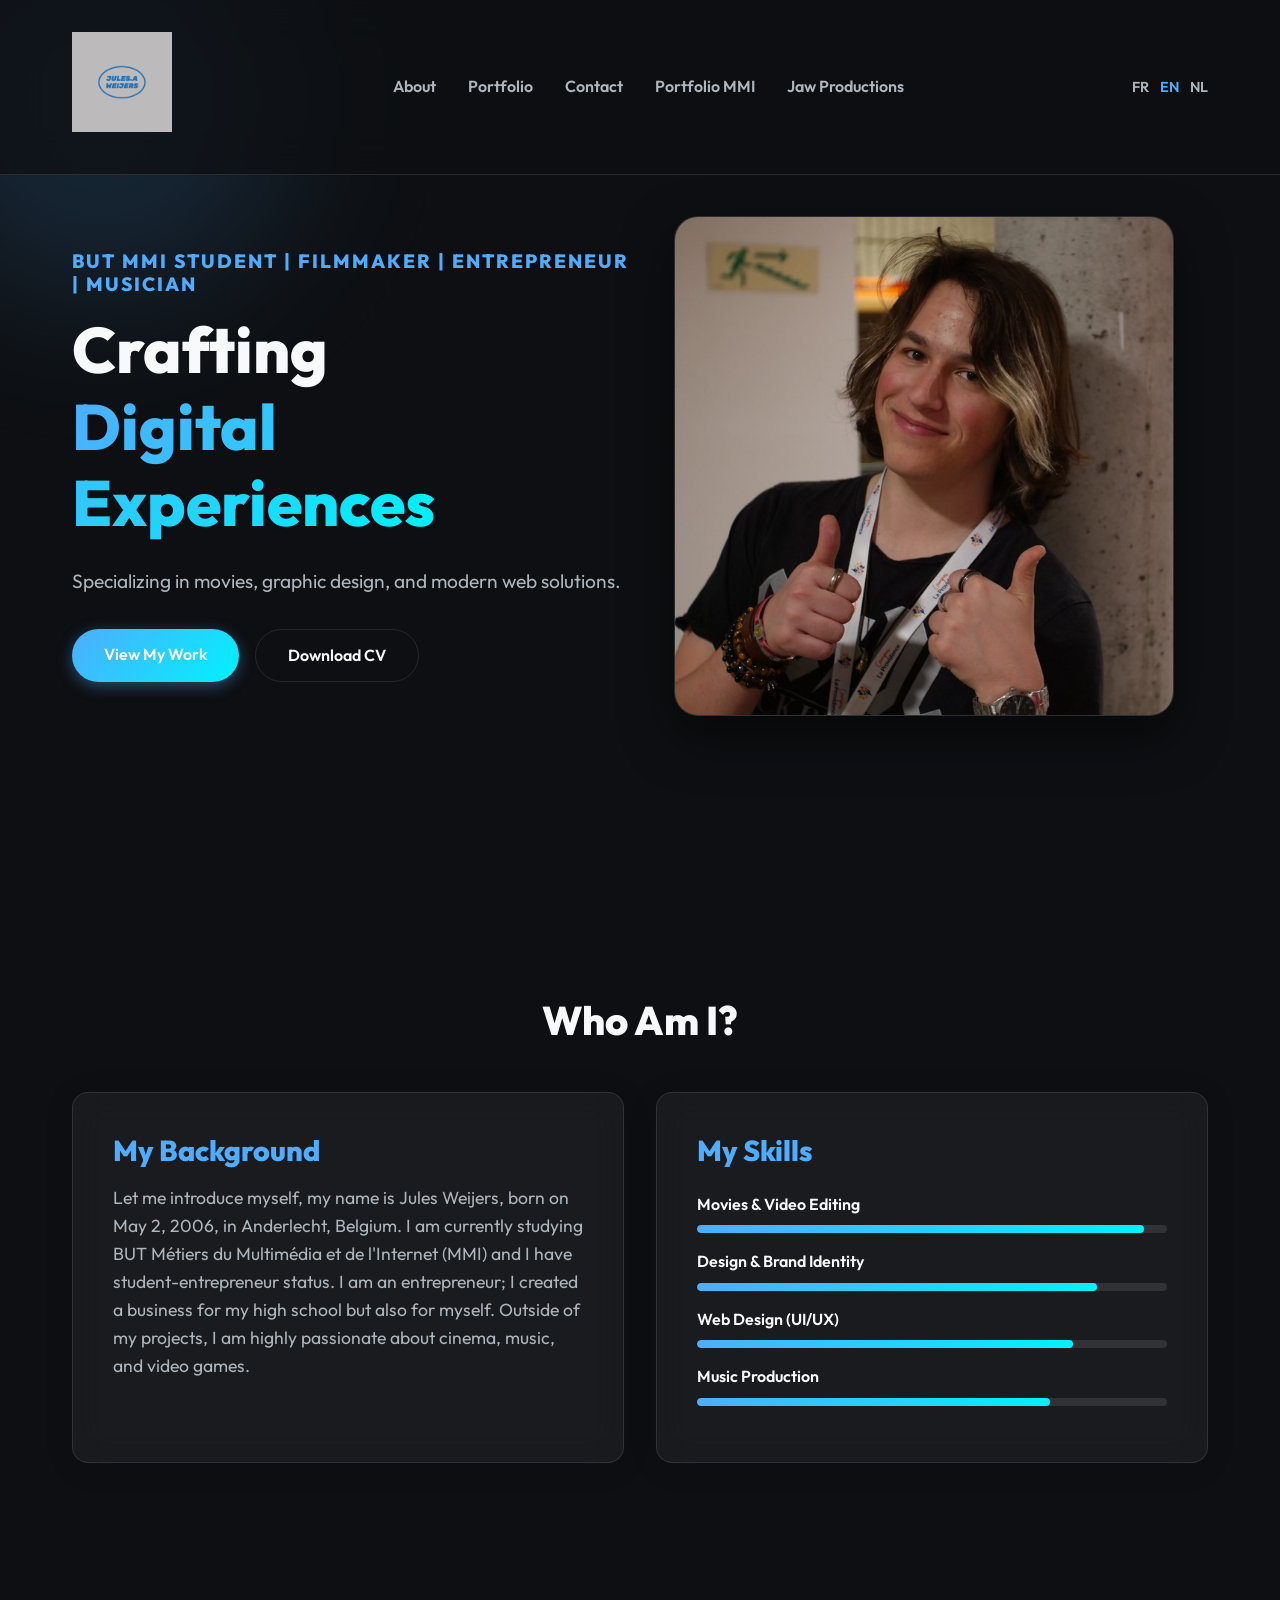
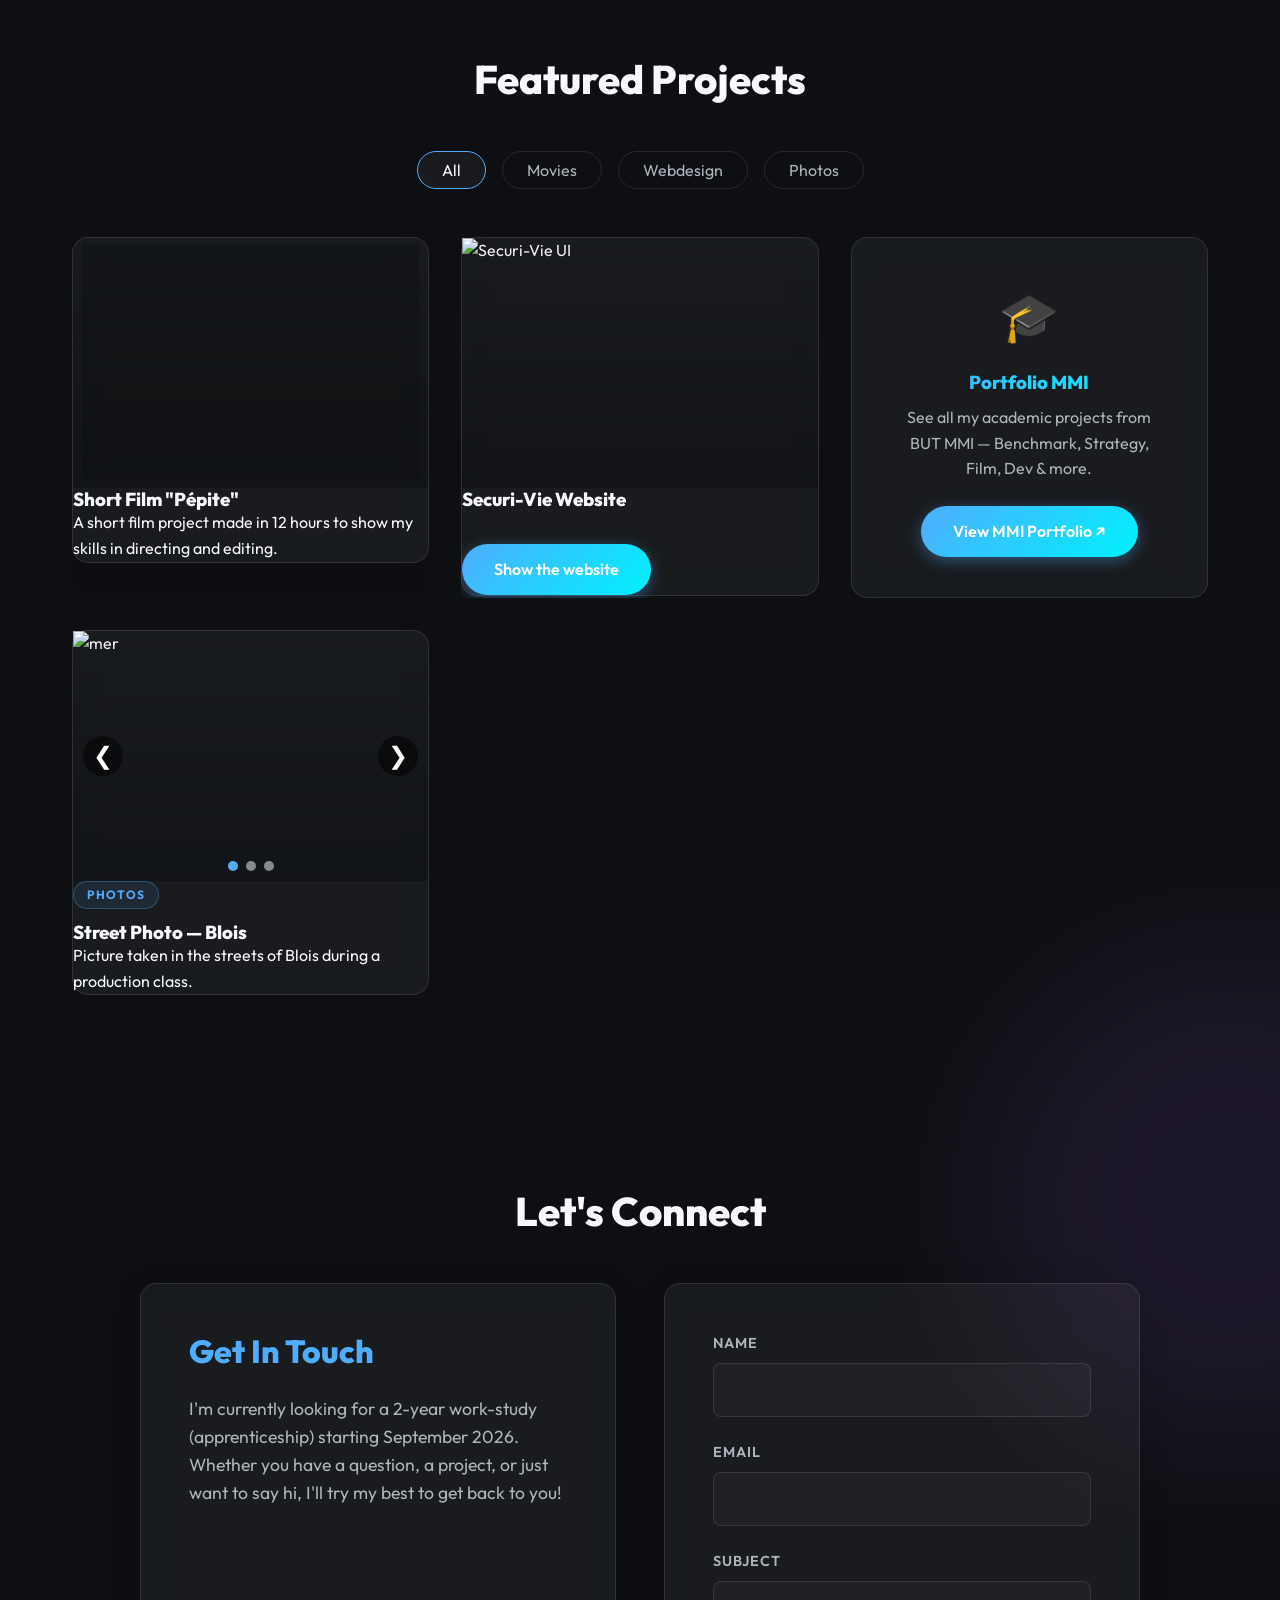
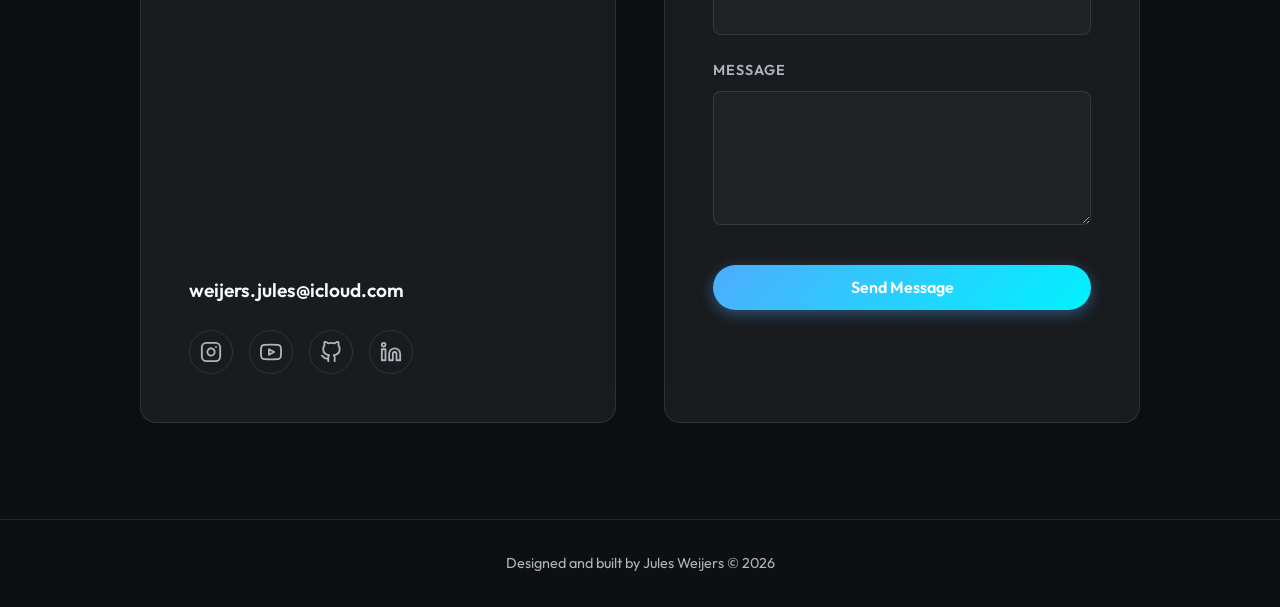
==== commit 222cd0d6: "Update index.html" ====
--- a/index.html
+++ b/index.html
@@ -25,7 +25,7 @@
                 <li><a href="index.html#portfolio" data-i18n="nav_portfolio">Portfolio</a></li>
                 <li><a href="index.html#contact" data-i18n="nav_contact">Contact</a></li>
                 <li><a href="portfolio-mmi.html" data-i18n="nav_mmi">Portfolio MMI</a></li>
-                <li><a href="jawprod.html" data-i18n="nav_jawprod">Jaw Prod</a></li>
+                <li><a href="jawprod.html" data-i18n="nav_jawprod">Jaw Productions</a></li>
             </ul>
             <div class="lang-switcher">
                 <button class="lang-btn" data-lang="fr">FR</button>
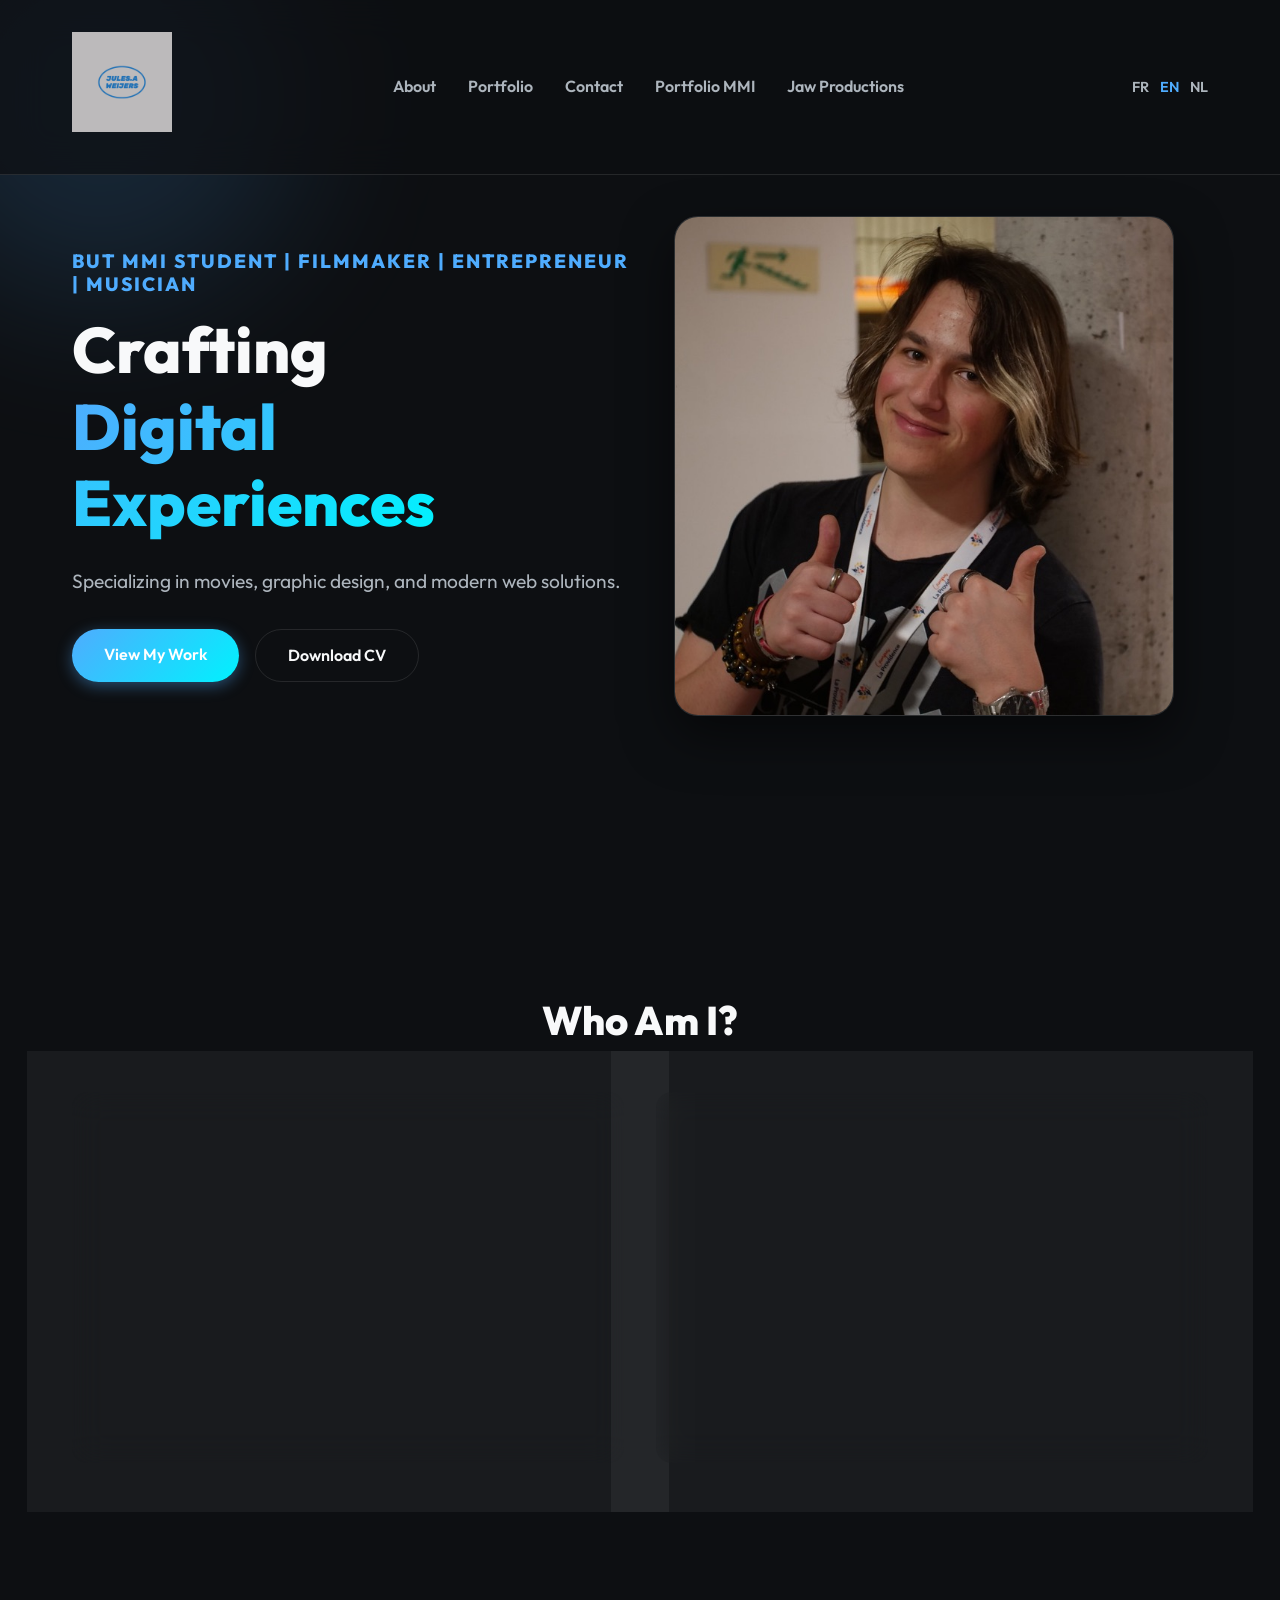
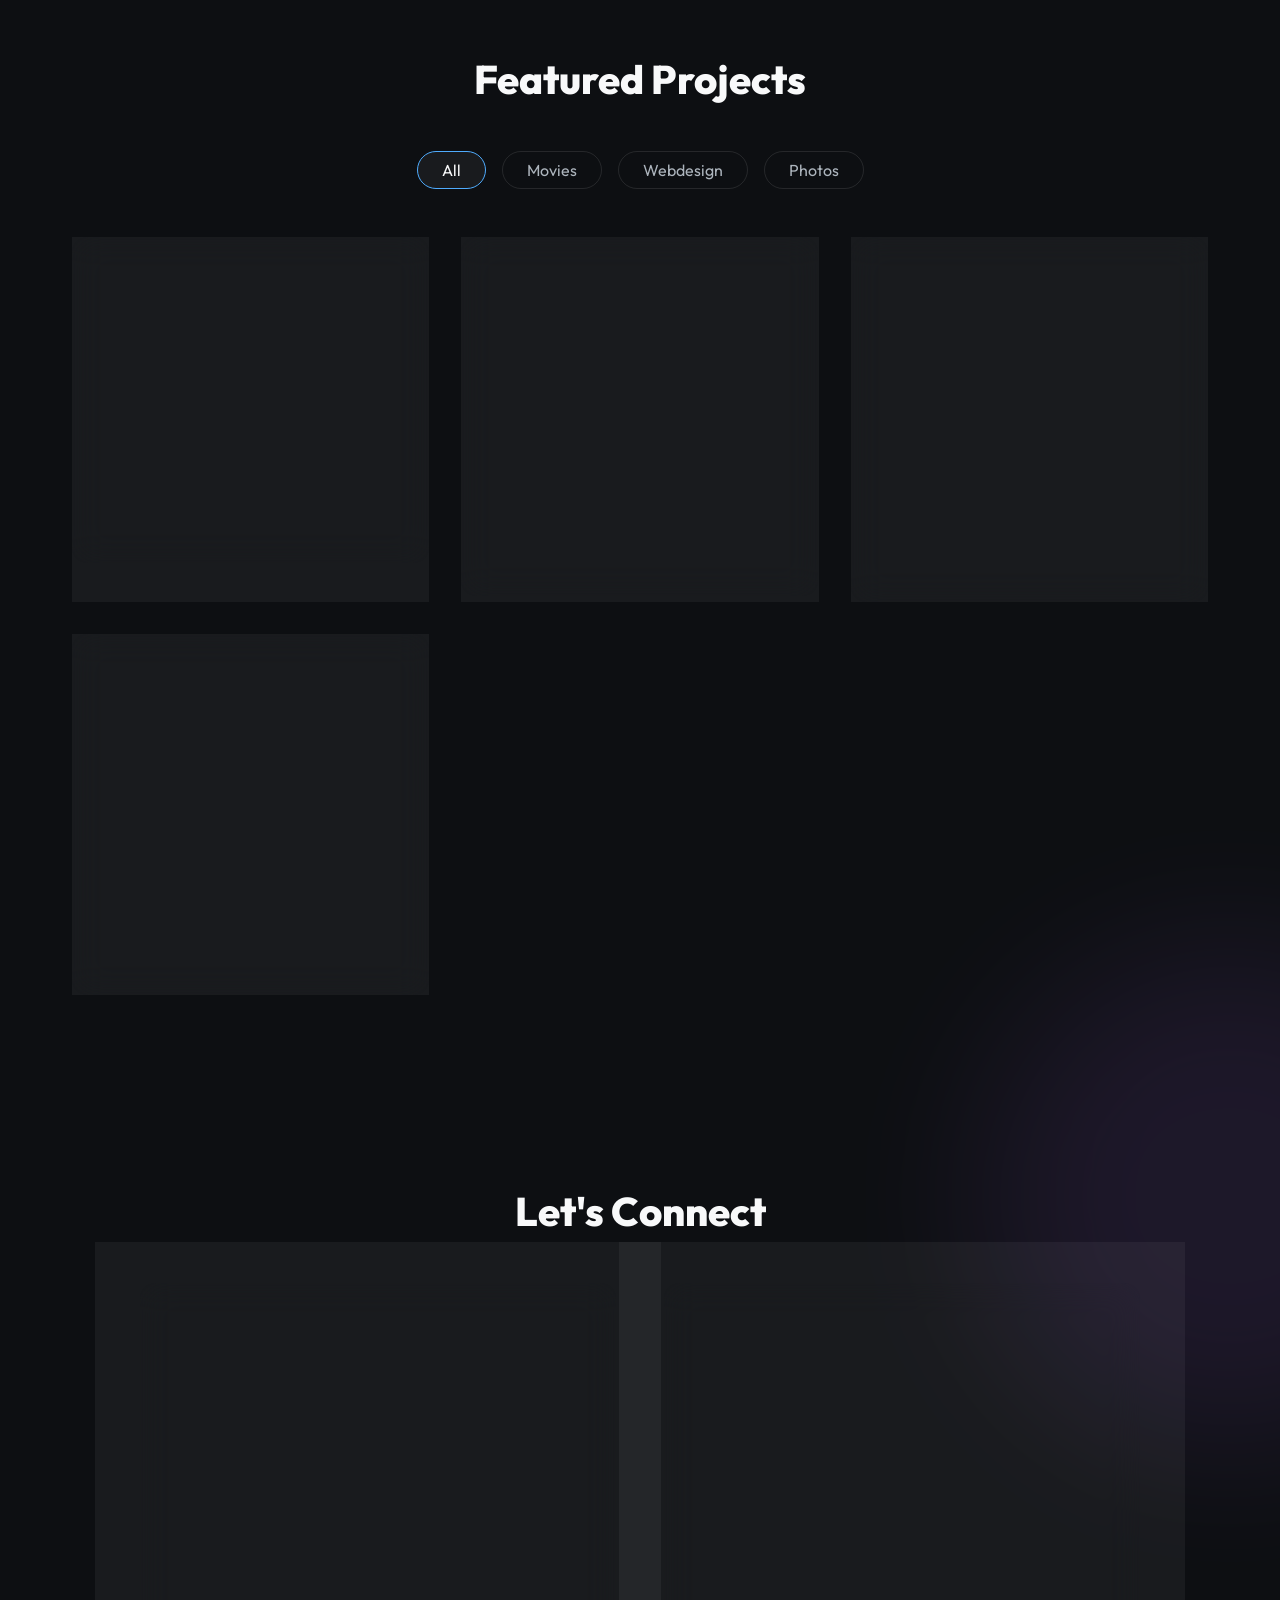
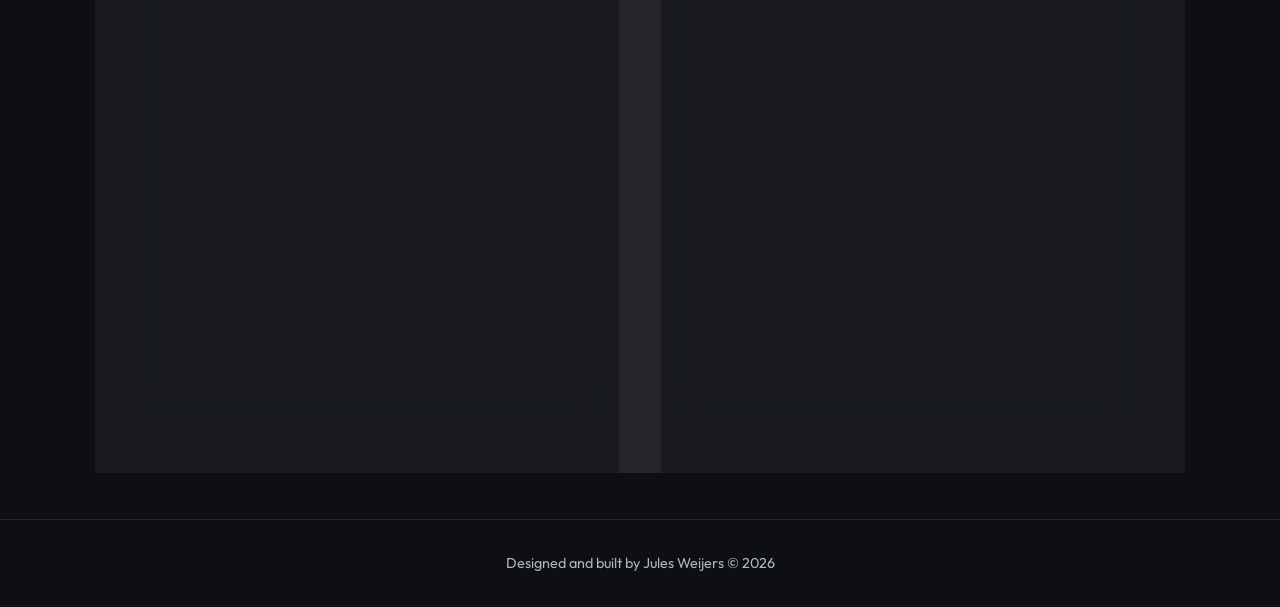
==== commit 7f76d269: "Update index.html" ====
--- a/index.html
+++ b/index.html
@@ -139,21 +139,7 @@
                     </div>
                 </div>
 
-                <!-- Portfolio MMI CTA card -->
-                <div class="portfolio-item" data-category="all-pages">
-                    <a href="portfolio-mmi.html" class="glass-card item-card mmi-cta-card"
-                        style="text-decoration: none; display: block;">
-                        <div class="item-content" style="padding: 2.5rem; text-align: center;">
-                            <div style="font-size: 3rem; margin-bottom: 1rem;">&#127891;</div>
-                            <h3 class="gradient-text" data-i18n="mmi_cta_title">Portfolio MMI</h3>
-                            <p style="color: var(--text-secondary); margin-top: 0.75rem;" data-i18n="mmi_cta_desc">See
-                                all my academic projects from BUT MMI &mdash; Benchmark, Strategy, Film, Dev &amp; more.
-                            </p>
-                            <span class="btn btn-primary" style="margin-top: 1.5rem; display: inline-block;"
-                                data-i18n="mmi_cta_btn">View MMI Portfolio &#8599;</span>
-                        </div>
-                    </a>
-                </div>
+               
                 <div class="portfolio-item" data-category="photo">
                     <div class="glass-card item-card">
                         <div class="item-img carousel-container">
@@ -181,6 +167,21 @@
                         </div>
                     </div>
                 </div>
+                <!-- Portfolio MMI CTA card -->
+                <div class="portfolio-item" data-category="all-pages">
+                    <a href="portfolio-mmi.html" class="glass-card item-card mmi-cta-card"
+                        style="text-decoration: none; display: block;">
+                        <div class="item-content" style="padding: 2.5rem; text-align: center;">
+                            <div style="font-size: 3rem; margin-bottom: 1rem;">&#127891;</div>
+                            <h3 class="gradient-text" data-i18n="mmi_cta_title">Portfolio MMI</h3>
+                            <p style="color: var(--text-secondary); margin-top: 0.75rem;" data-i18n="mmi_cta_desc">See
+                                all my academic projects from BUT MMI &mdash; Benchmark, Strategy, Film, Dev &amp; more.
+                            </p>
+                            <span class="btn btn-primary" style="margin-top: 1.5rem; display: inline-block;"
+                                data-i18n="mmi_cta_btn">View MMI Portfolio &#8599;</span>
+                        </div>
+                    </a>
+                </div>
             </div>
         </section>
 
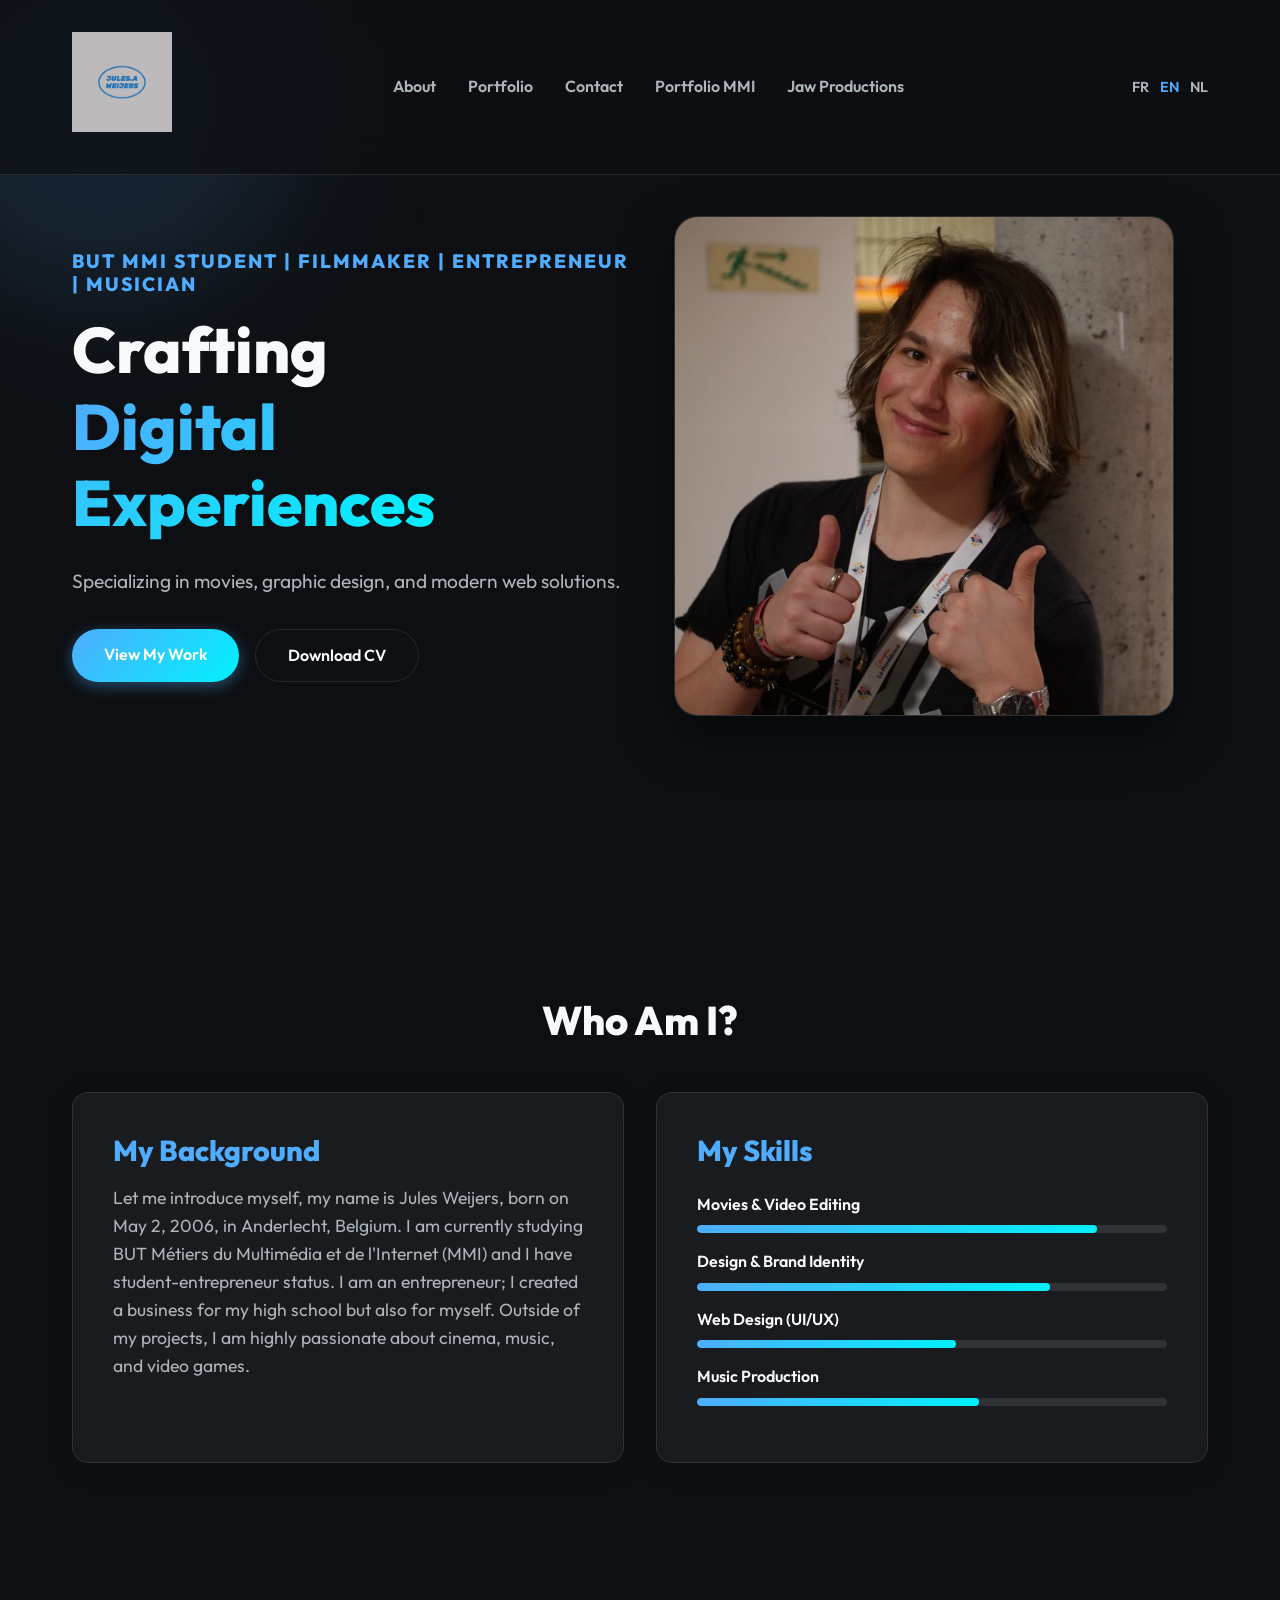
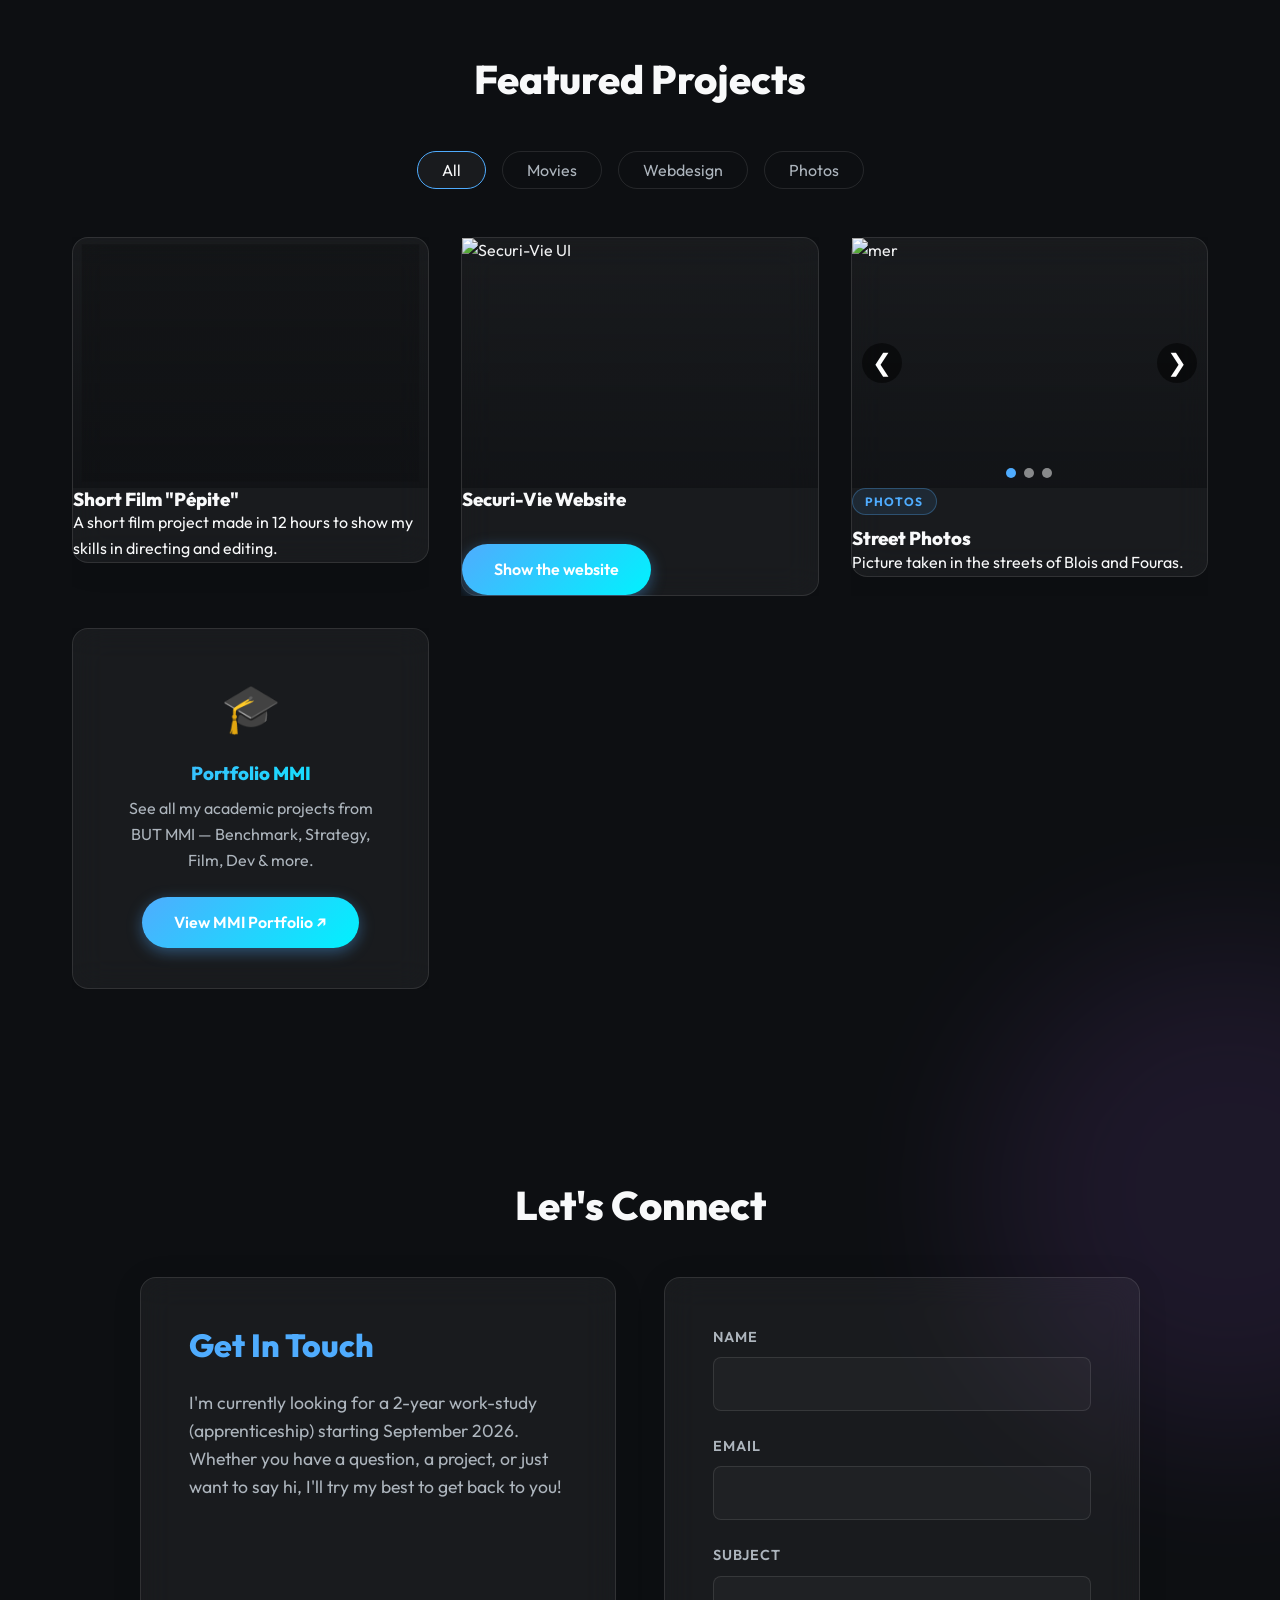
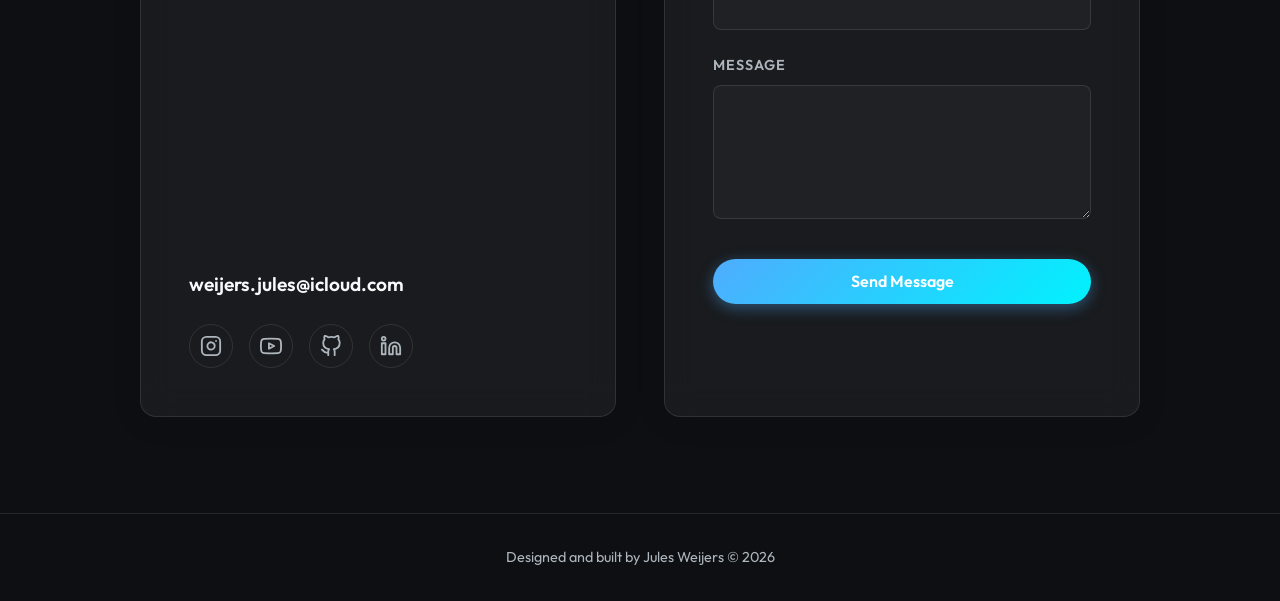
==== commit e750b8f6: "Update index.html" ====
--- a/index.html
+++ b/index.html
@@ -80,19 +80,19 @@
                     <ul class="skills-list">
                         <li><span class="skill-name" data-i18n="skill_movies">Movies & Video Editing</span> <span
                                 class="skill-bar">
-                                <div class="fill" style="width: 95%"></div>
+                                <div class="fill" style="width: 85%"></div>
                             </span></li>
                         <li><span class="skill-name" data-i18n="skill_design">Design & Brand Identity</span> <span
                                 class="skill-bar">
-                                <div class="fill" style="width: 85%"></div>
+                                <div class="fill" style="width: 75%"></div>
                             </span></li>
                         <li><span class="skill-name" data-i18n="skill_web">Web Design (UI/UX)</span> <span
                                 class="skill-bar">
-                                <div class="fill" style="width: 80%"></div>
+                                <div class="fill" style="width: 55%"></div>
                             </span></li>
                         <li><span class="skill-name" data-i18n="skill_music">Music Production</span> <span
                                 class="skill-bar">
-                                <div class="fill" style="width: 75%"></div>
+                                <div class="fill" style="width: 60%"></div>
                             </span></li>
                     </ul>
                 </div>
